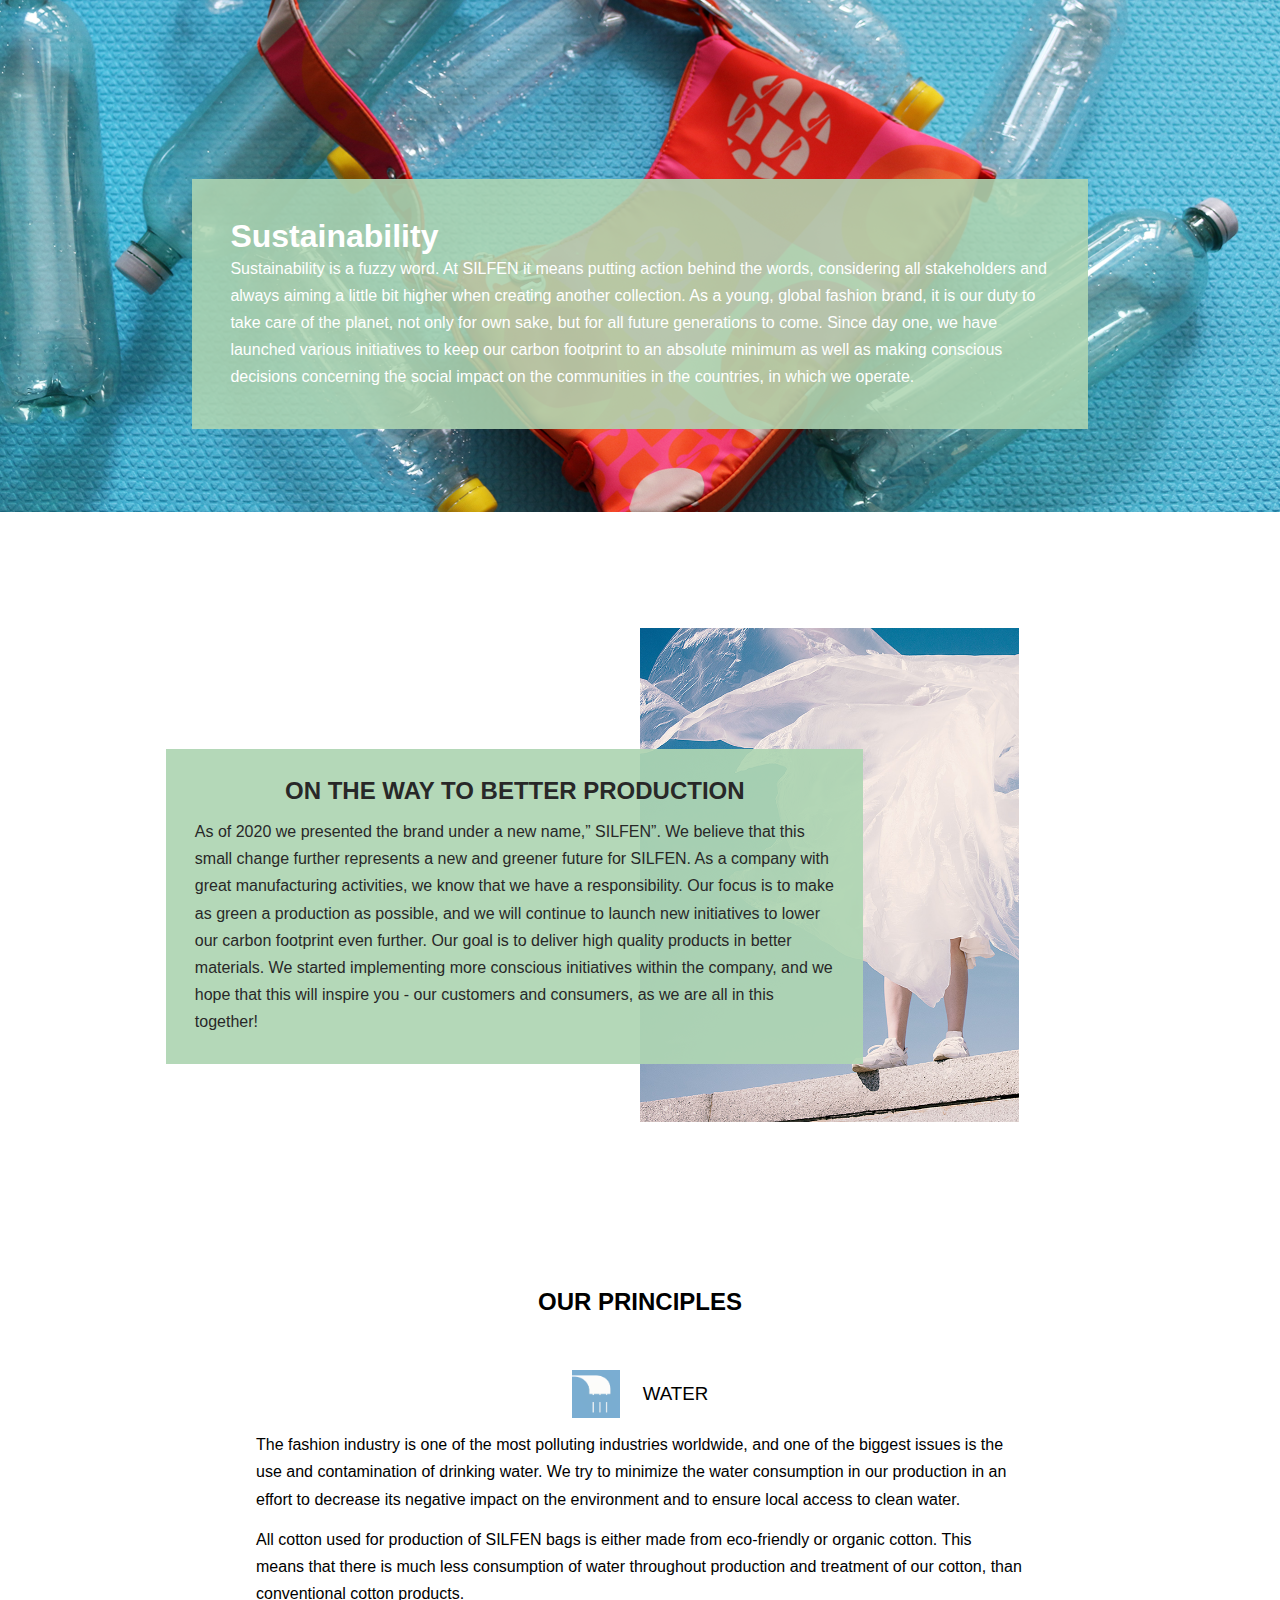
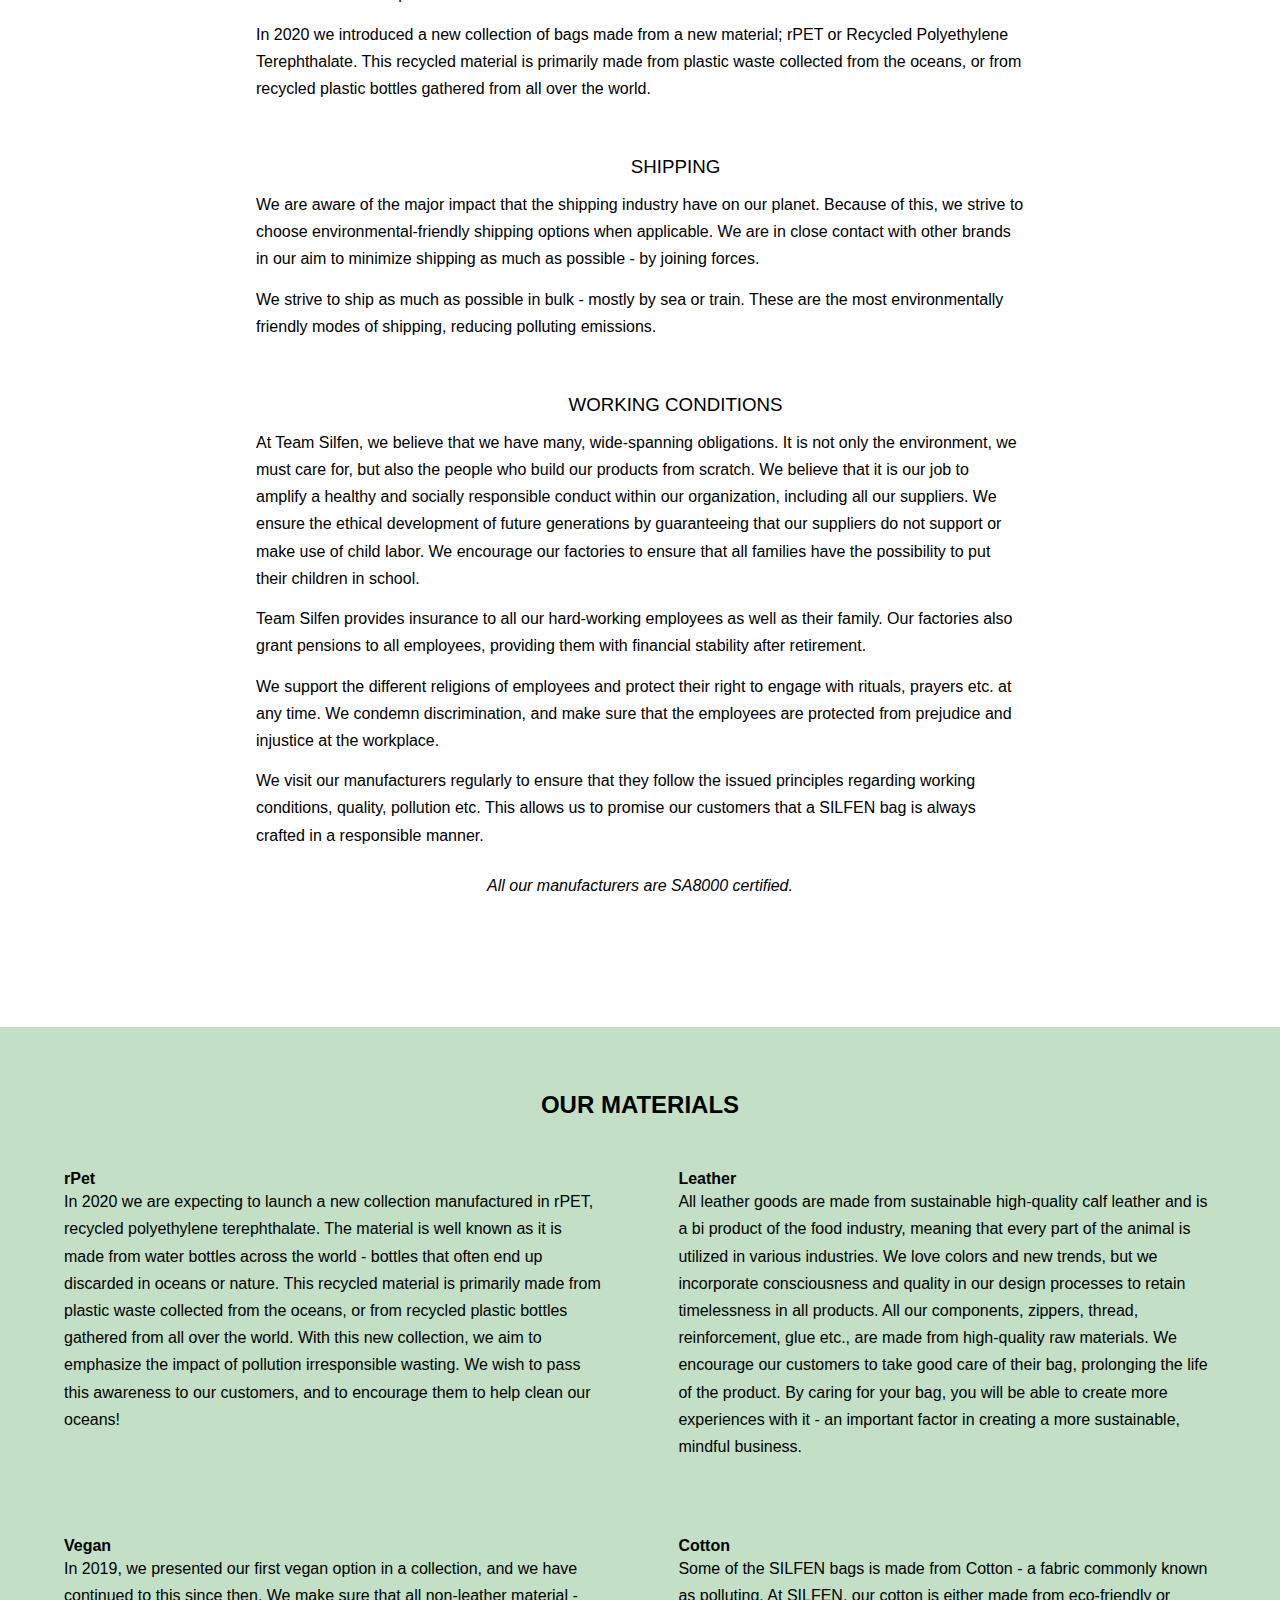
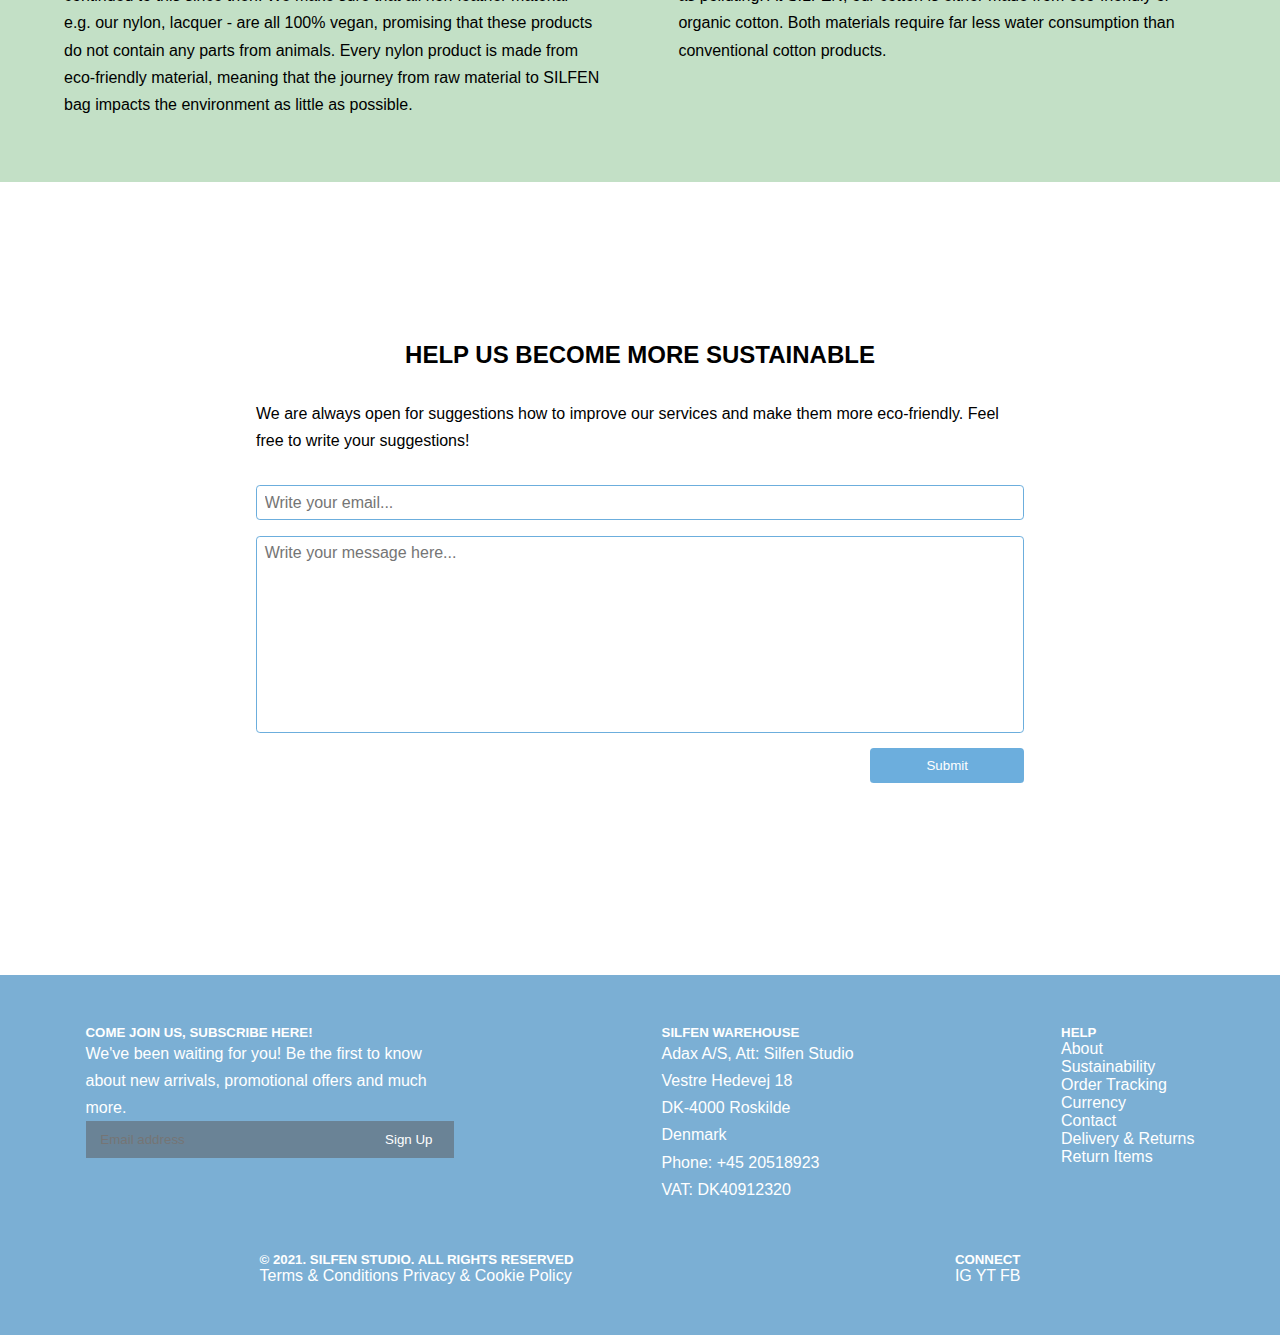
==== index.html @ 9efd3b0c "materials-done-for-now" ====
<!DOCTYPE html>
<html lang="en">
  <head>
    <meta charset="UTF-8" />
    <meta http-equiv="X-UA-Compatible" content="IE=edge" />
    <meta name="viewport" content="width=device-width, initial-scale=1.0" />
    <link rel="stylesheet" href="css/style.css" />
    <title>Sustainability</title>
  </head>
  <body id="sustainability">
    <header></header>
    <main>
      <section id="main_banner">
        <div>
          <h1>Sustainability</h1>
          <p>
            Sustainability is a fuzzy word. At SILFEN it means putting action
            behind the words, considering all stakeholders and always aiming a
            little bit higher when creating another collection. As a young,
            global fashion brand, it is our duty to take care of the planet, not
            only for own sake, but for all future generations to come. Since day
            one, we have launched various initiatives to keep our carbon
            footprint to an absolute minimum as well as making conscious
            decisions concerning the social impact on the communities in the
            countries, in which we operate.
          </p>
        </div>
      </section>
      <section id="first">
        <div class="text">
          <h2>ON THE WAY TO BETTER PRODUCTION</h2>
          <p>
            As of 2020 we presented the brand under a new name,” SILFEN”. We
            believe that this small change further represents a new and greener
            future for SILFEN. As a company with great manufacturing activities,
            we know that we have a responsibility. Our focus is to make as green
            a production as possible, and we will continue to launch new
            initiatives to lower our carbon footprint even further. Our goal is
            to deliver high quality products in better materials. We started
            implementing more conscious initiatives within the company, and we
            hope that this will inspire you - our customers and consumers, as we
            are all in this together!
          </p>
        </div>
        <img
          src="assets/plastic-person.png"
          alt="Blue and orange marble texture"
          class="sus-background"
        />
      </section>
      <section id="principles">
        <h2>Our Principles</h2>
        <div id="water" class="principles-layout">
          <div class="headline">
            <img class="gif" src="assets/water.gif" alt="gif with a tap" />
            <h3>Water</h3>
          </div>
          <p>
            The fashion industry is one of the most polluting industries
            worldwide, and one of the biggest issues is the use and
            contamination of drinking water. We try to minimize the water
            consumption in our production in an effort to decrease its negative
            impact on the environment and to ensure local access to clean water.
          </p>
          <p>
            All cotton used for production of SILFEN bags is either made from
            eco-friendly or organic cotton. This means that there is much less
            consumption of water throughout production and treatment of our
            cotton, than conventional cotton products.
          </p>
          <p>
            In 2020 we introduced a new collection of bags made from a new
            material; rPET or Recycled Polyethylene Terephthalate. This recycled
            material is primarily made from plastic waste collected from the
            oceans, or from recycled plastic bottles gathered from all over the
            world.
          </p>
        </div>
        <div id="shipping" class="principles-layout">
          <div class="headline">
            <img class="gif" src="" alt="" />
            <h3>Shipping</h3>
          </div>
          <p>
            We are aware of the major impact that the shipping industry have on
            our planet. Because of this, we strive to choose
            environmental-friendly shipping options when applicable. We are in
            close contact with other brands in our aim to minimize shipping as
            much as possible - by joining forces.
          </p>
          <p>
            We strive to ship as much as possible in bulk - mostly by sea or
            train. These are the most environmentally friendly modes of
            shipping, reducing polluting emissions.
          </p>
        </div>
        <div id="work-conditions" class="principles-layout">
          <div class="headline">
            <img class="gif" src="" alt="" />
            <h3>Working Conditions</h3>
          </div>
          <p>
            At Team Silfen, we believe that we have many, wide-spanning
            obligations. It is not only the environment, we must care for, but
            also the people who build our products from scratch. We believe that
            it is our job to amplify a healthy and socially responsible conduct
            within our organization, including all our suppliers. We ensure the
            ethical development of future generations by guaranteeing that our
            suppliers do not support or make use of child labor. We encourage
            our factories to ensure that all families have the possibility to
            put their children in school.
          </p>
          <p>
            Team Silfen provides insurance to all our hard-working employees as
            well as their family. Our factories also grant pensions to all
            employees, providing them with financial stability after retirement.
          </p>
          <p>
            We support the different religions of employees and protect their
            right to engage with rituals, prayers etc. at any time. We condemn
            discrimination, and make sure that the employees are protected from
            prejudice and injustice at the workplace.
          </p>
          <p>
            We visit our manufacturers regularly to ensure that they follow the
            issued principles regarding working conditions, quality, pollution
            etc. This allows us to promise our customers that a SILFEN bag is
            always crafted in a responsible manner.
          </p>
        </div>
        <p class="certified">All our manufacturers are SA8000 certified.</p>
      </section>
      <section class="materials">
        <h2>Our Materials</h2>
        <div class="materials-layout">
          <div class="rpet">
            <h4>rPet</h4>
            <p>
              In 2020 we are expecting to launch a new collection manufactured
              in rPET, recycled polyethylene terephthalate. The material is well
              known as it is made from water bottles across the world - bottles
              that often end up discarded in oceans or nature. This recycled
              material is primarily made from plastic waste collected from the
              oceans, or from recycled plastic bottles gathered from all over
              the world. With this new collection, we aim to emphasize the
              impact of pollution irresponsible wasting. We wish to pass this
              awareness to our customers, and to encourage them to help clean
              our oceans!
            </p>
          </div>
          <div class="leather">
            <h4>Leather</h4>
            <p>
              All leather goods are made from sustainable high-quality calf
              leather and is a bi product of the food industry, meaning that
              every part of the animal is utilized in various industries. We
              love colors and new trends, but we incorporate consciousness and
              quality in our design processes to retain timelessness in all
              products. All our components, zippers, thread, reinforcement, glue
              etc., are made from high-quality raw materials. We encourage our
              customers to take good care of their bag, prolonging the life of
              the product. By caring for your bag, you will be able to create
              more experiences with it - an important factor in creating a more
              sustainable, mindful business.
            </p>
          </div>
          <div class="vegan">
            <h4>Vegan</h4>
            <p>
              In 2019, we presented our first vegan option in a collection, and
              we have continued to this since then. We make sure that all
              non-leather material - e.g. our nylon, lacquer - are all 100%
              vegan, promising that these products do not contain any parts from
              animals. Every nylon product is made from eco-friendly material,
              meaning that the journey from raw material to SILFEN bag impacts
              the environment as little as possible.
            </p>
          </div>
          <div class="cotton">
            <h4>Cotton</h4>
            <p>
              Some of the SILFEN bags is made from Cotton - a fabric commonly
              known as polluting. At SILFEN, our cotton is either made from
              eco-friendly or organic cotton. Both materials require far less
              water consumption than conventional cotton products.
            </p>
          </div>
        </div>
      </section>
      <section class="help-us">
        <h2>Help us become more Sustainable</h2>
        <p>
          We are always open for suggestions how to improve our services and
          make them more eco-friendly. Feel free to write your suggestions!
        </p>
        <form name="contact" class="contact-help">
          <input
            type="email"
            name="email"
            id="form_email"
            placeholder="Write your email..."
            required
          />
          <textarea
            name="message"
            placeholder="Write your message here..."
            rows="10"
            cols="25"
            required
          ></textarea>
          <button type="submit">Submit</button>
        </form>
      </section>
    </main>
    <footer>
      <section>
        <div>
          <h5>COME JOIN US, SUBSCRIBE HERE!</h5>
          <p>
            We've been waiting for you! Be the first to know about new arrivals,
            promotional offers and much more.
          </p>
          <form id="footer">
            <input
              type="email"
              name="footer_email"
              id="footer_email"
              placeholder="Email address"
            />
            <button type="submit">Sign Up</button>
          </form>
        </div>
        <div>
          <h5>SILFEN WAREHOUSE</h5>
          <p>Adax A/S, Att: Silfen Studio</p>
          <p>Vestre Hedevej 18</p>
          <p>DK-4000 Roskilde</p>
          <p>Denmark</p>
          <p>Phone: +45 20518923</p>
          <p>VAT: DK40912320</p>
        </div>
        <div>
          <h5>HELP</h5>
          <ul>
            <li><a href="#">About</a></li>
            <li><a href="#">Sustainability</a></li>
            <li><a href="#">Order Tracking</a></li>
            <li><a href="#">Currency</a></li>
            <li><a href="#">Contact</a></li>
            <li><a href="#">Delivery & Returns</a></li>
            <li><a href="#">Return Items</a></li>
          </ul>
        </div>
      </section>
      <section class="fancy_info">
        <div>
          <h5>© 2021. SILFEN STUDIO. ALL RIGHTS RESERVED</h5>
          <a href="#">Terms & Conditions</a>
          <a href="#">Privacy & Cookie Policy</a>
          <!-- card icons * 6 -->
        </div>
        <div>
          <h5>CONNECT</h5>
          <ul class="connect">
            <li><a href="#">IG</a></li>
            <li><a href="#">YT</a></li>
            <li><a href="#">FB</a></li>
          </ul>
        </div>
      </section>
    </footer>
    <script src="js/index.js"></script>
  </body>
</html>
---- css/style.css ----
*,
*:after,
*:before {
  margin: 0;
}
/*Fonts*/
@import url("https://fonts.googleapis.com/css2?family=Manrope:wght@200;300;400;500;600;700;800&family=Roboto:ital,wght@0,100;0,300;0,400;0,500;0,700;0,900;1,100;1,300;1,400;1,500;1,700;1,900&display=swap");

/***    Variables    ***/
:root {
  --primary-colour: #7bafd4;
  --secondary-colour: #aed5b2;
  --tertiary-colour: #edff00;
  --primary-font: "Manrope", sans-serif;
  --secondary-font: "Roboto", sans-serif;
  --primary-font-colour: black;
  --secondary-font-colour: white;
  --tertiary-font-colour: lightgrey;
}

/***    General Styling    ***/

/***    Header general    ***/

/***   Footer general    ***/
footer {
  background-color: var(--primary-colour);
  margin-top: 15%;
  font-family: var(--primary-font);
  color: var(--secondary-font-colour);
  padding: 2vw;
}
footer section {
  display: flex;
  gap: 10%;
}
footer ul {
  list-style: none;
  padding-left: 0;
}
footer div {
  padding: 2%;
}
.connect {
  display: flex;
  flex-direction: row;
  column-gap: 6%;
}
footer a {
  text-decoration: none;
  color: var(--secondary-font-colour);
}
footer form {
  background-color: #5a585880;
}

footer form input {
  width: 67%;
  padding: 3% 4%;
  background-color: transparent;
  border: none;
  color: var(--tertiary-font-colour);
}
footer form button {
  width: 23%;
  background-color: transparent;
  border-radius: 0.2vw;
  border: none;
  padding: 3% 1%;
  color: var(--secondary-font-colour);
}
footer h5 {
  font-family: var(--secondary-font);
}

/***     Sustainability general     ***/

/* typography */

#sustainability h1 {
  font-family: var(--secondary-font);
  font-weight: 900;
}

#sustainability h2 {
  font-family: var(--secondary-font);
  font-weight: 700;
  text-transform: uppercase;
  text-align: center;
}

#sustainability h3 {
  font-family: var(--secondary-font);
  font-weight: 500;
  text-transform: uppercase;
}

#sustainability p {
  font-family: var(--primary-font);
  line-height: 1.7em;
}

/* main banner */

#main_banner {
  background-image: url(../assets/IMG_0731.png);
  background-repeat: no-repeat;
  background-position: center;
  background-size: cover;
}

#main_banner div {
  position: relative;
  background-color: #aed5b2e1;
  padding: 3%;
}

#main_banner h1,
#main_banner p {
  color: #fff;
}

/* first section */
#first .text {
  margin-top: 25%;
  background-color: #aed5b2ec;
  padding: 3%;
}

#first .text h2,
#first .text p {
  color: #282828;
}

#first .text p {
  margin-top: 2%;
}

#first img {
  width: 40%;
  height: auto;
  position: relative;
  z-index: -5;
  margin-top: -46%;
  left: 50%;
}

/* principles */
#water,
#shipping,
#work-conditions {
  position: relative;
  margin-top: 7%;
}

#principles div {
  display: flex;
}

.principles-layout {
  flex-direction: column;
}

.headline {
  display: flex;
  justify-content: center;
}

.headline h3 {
  padding-left: 3%;
  align-self: center;
}

.headline .gif {
  /* position: absolute;
  z-index: -1;
  padding-right: 2%; */
  width: 3em;
  height: auto;
}

#water p,
#shipping p,
#work-conditions p {
  margin-top: 1.7%;
}

.certified {
  font-weight: 500;
  font-style: italic;
  text-align: center;
  padding-top: 3%;
}

/* Materials*/
.materials {
  background-color: #aed5b2be;
  padding: 5% 0;
}
.materials-layout {
  display: grid;
  margin: 0 5%;
  gap: 6vw;
}
.materials h4 {
  font-family: var(--secondary-font);
}
.materials h2 {
  padding-bottom: 4%;
}
/* Help Us */
/* margin: 13% 13% 13% 15%; */
.help-us {
  display: flex;
  flex-direction: column;
}
.help-us h2 {
  margin: 4% 0;
}
.help-us p {
  margin-bottom: 4%;
}
.contact-help {
  display: flex;
  flex-direction: column;
}
.contact-help input,
.contact-help textarea {
  font-family: var(--primary-font);
  font-size: 1rem;
  resize: none;
  margin-bottom: 2%;
  border-radius: 0.3vw;
  border: #6caedd 1px solid;
  color: #6caedd;
  padding: 1%;
}
.contact-help button {
  border-radius: 0.3vw;
  border: #6caedd 2px solid;
  background-color: #6caedd;
  color: white;
  width: 20%;
  padding: 1%;
  align-self: end;
}

/***     Shop general    ***/
#shop-main h5 {
  font-family: var(--secondary-font);
  font-weight: 400;
}

#shop-main h4 {
  font-family: var(--primary-font);
  font-weight: 500;
}

#shop-main h1 {
  text-align: center;
  font-family: var(--primary-font);
  font-weight: 500;
  padding: 5% 0%;
}

#shop-main a,
#product-main a {
  text-decoration: none;
  color: var(--primary-font-colour);
}

.shop-list {
  display: grid;
  margin-bottom: 10%;
  row-gap: 3vw;
}
.singular-item img {
  max-width: 100%;
  overflow: hidden;
  max-height: 40%;
}
.singular-item {
  display: flex;
  flex-direction: column;
  gap: 3%;
}

.img-colours {
  background-color: rgb(246, 246, 246);
  border: solid rgb(246, 246, 246) 4px;
}

.colours li {
  width: 20px;
  height: 20px;
  list-style: none;
  border-radius: 100%;
}
.colours li:first-child {
  border: 1px solid black;
}
.colours {
  padding: 5% 2%;
  display: flex;
  gap: 2%;
}

/***   Product general     ***/
.product-section {
  display: grid;
  font-family: var(--primary-font);
  color: var(--primary-font-colour);
  column-gap: 4%;
}

.product-section p {
  color: #00000082;
}
.product-section li {
  list-style: none;
  color: #00000082;
  max-width: 50%;
}
.product-section ul {
  padding: 0;
}

#product-main h1 {
  font-family: var(--secondary-font);
  font-weight: 400;
}
#product-main h2,
#product-main h3,
#product-main h4,
#product-main h5,
#product-main h6 {
  font-family: var(--secondary-font);
  font-weight: 350;
}

.product-price {
  padding-bottom: 3%;
}

.product-images {
  display: flex;
}
.product-images img {
  max-width: 100%;
}
.related-layout {
  display: flex;
  justify-content: space-evenly;
}
.related-products {
  font-family: var(--primary-font);
  color: var(--primary-font-colour);
  padding-top: 5%;
  display: flex;
  flex-direction: column;
}

.related-products h3 {
  align-self: center;
  padding: 3%;
}
#add-wishlist {
  border: none;
  background-color: transparent;
  text-decoration: underline;
  padding: 5% 0%;
}
#add-cart {
  border: none;
  border-radius: 0;
  background-color: var(--primary-font-colour);
  color: var(--secondary-font-colour);
  padding: 2% 15%;
}
#Qty {
  margin: 0 7%;
  border: none;
  max-width: 5%;
  outline: none;
}
.product-info {
  user-select: none;
}
.product-info form span {
  position: absolute;
}

#product-main form {
  display: flex;
  position: relative;
  user-select: none;
}
.remove-symbol {
  top: 20%;
}
.add-symbol {
  top: 20%;
  left: 13%;
}
.toggle-hidden {
  display: none;
}
.delivery,
.description {
  border-top: grey 2px solid;
  padding-top: 2%;
  padding-bottom: 2%;
}
.delivery {
  border-bottom: grey 2px solid;
}

.delivery div p,
.description div li,
.delivery h4,
.description h4 {
  padding: 2% 0;
}

.related-background {
  background-color: rgb(246, 246, 246);
  border: solid rgb(246, 246, 246) 4px;
}
.related-background div {
  padding: 5% 2%;
}

/** Removing arrows on quantative **/

/* Chrome, Safari, Edge, Opera */
input::-webkit-outer-spin-button,
input::-webkit-inner-spin-button {
  -webkit-appearance: none;
  margin: 0;
}

/* Firefox */
input[type="number"] {
  -moz-appearance: textfield;
}

/*Responsive*/
@supports (display: grid) {
  .shop-list {
    grid-template-columns: repeat(auto-fill, 300px);
    justify-content: space-around;
    gap: 2%;
  }
  footer section {
    flex-direction: row;
    flex-wrap: wrap;
    justify-content: space-evenly;
  }
  .fancy_info {
    flex-direction: column-reverse;
  }
  footer section div {
    max-width: 90%;
    align-self: center;
  }
  .product-section {
    grid-template-columns: 5% 1fr 5%;
  }
  .product-images {
    grid-column: 2;
    flex-direction: column;
  }
  .product-info {
    grid-column: 2;
  }
  .related-layout {
    flex-wrap: wrap;
  }
  #main_banner {
    height: 110vw;
  }
  #main_banner div {
    top: 10%;
    margin-bottom: 20vw;
  }
  .sus-background {
    display: none;
  }
  /* #first .text {
    width: 100%;
  } */
  #first {
    margin: 13% 0;
  }
  .help-us,
  #principles {
    margin: 10% 5%;
  }
  .materials-layout {
    grid-template-columns: 1fr;
  }
  @media screen and (min-width: 768px) {
    footer section {
      flex-wrap: nowrap;
    }
    footer section div {
      max-width: 30%;
      align-self: flex-start;
    }
    .fancy_info {
      flex-direction: row;
    }
    .product-images {
      flex-direction: row;
    }
    #main_banner {
      height: 40vw;
    }
    #main_banner div {
      top: 25%;
    }
    .sus-background {
      display: block;
    }
    #first {
      margin: 13% 13% 13% 13%;
    }
    .help-us,
    #principles {
      margin: 10% 20%;
    }
    #first .text {
      padding: 3%;
    }
  }

  @media screen and (min-width: 1101px) {
    .product-section {
      grid-template-columns: 4% 45% 35% 4%;
    }
    .product-info {
      grid-column: 3;
      padding-top: 20%;
    }
    .product-images {
      padding-top: 20%;
    }
    #main_banner div {
      margin: 0 15%;
      top: 35%;
    }
    #Sustainability h1 {
      font-size: 3rem;
    }
    #Sustainability h2 {
      font-size: 2.2rem;
    }
    #Sustainability h3 {
      font-size: 1.7rem;
    }
    #Sustainability p {
      font-size: 1.1rem;
    }
    #first .text {
      width: 50vw;
    }
    .materials-layout {
      grid-template-columns: 1fr 1fr;
      max-width: 100%;
    }
    .materials .leather {
      grid-column: 2;
    }
    .materials .cotton {
      grid-column: 2;
    }
  }
}
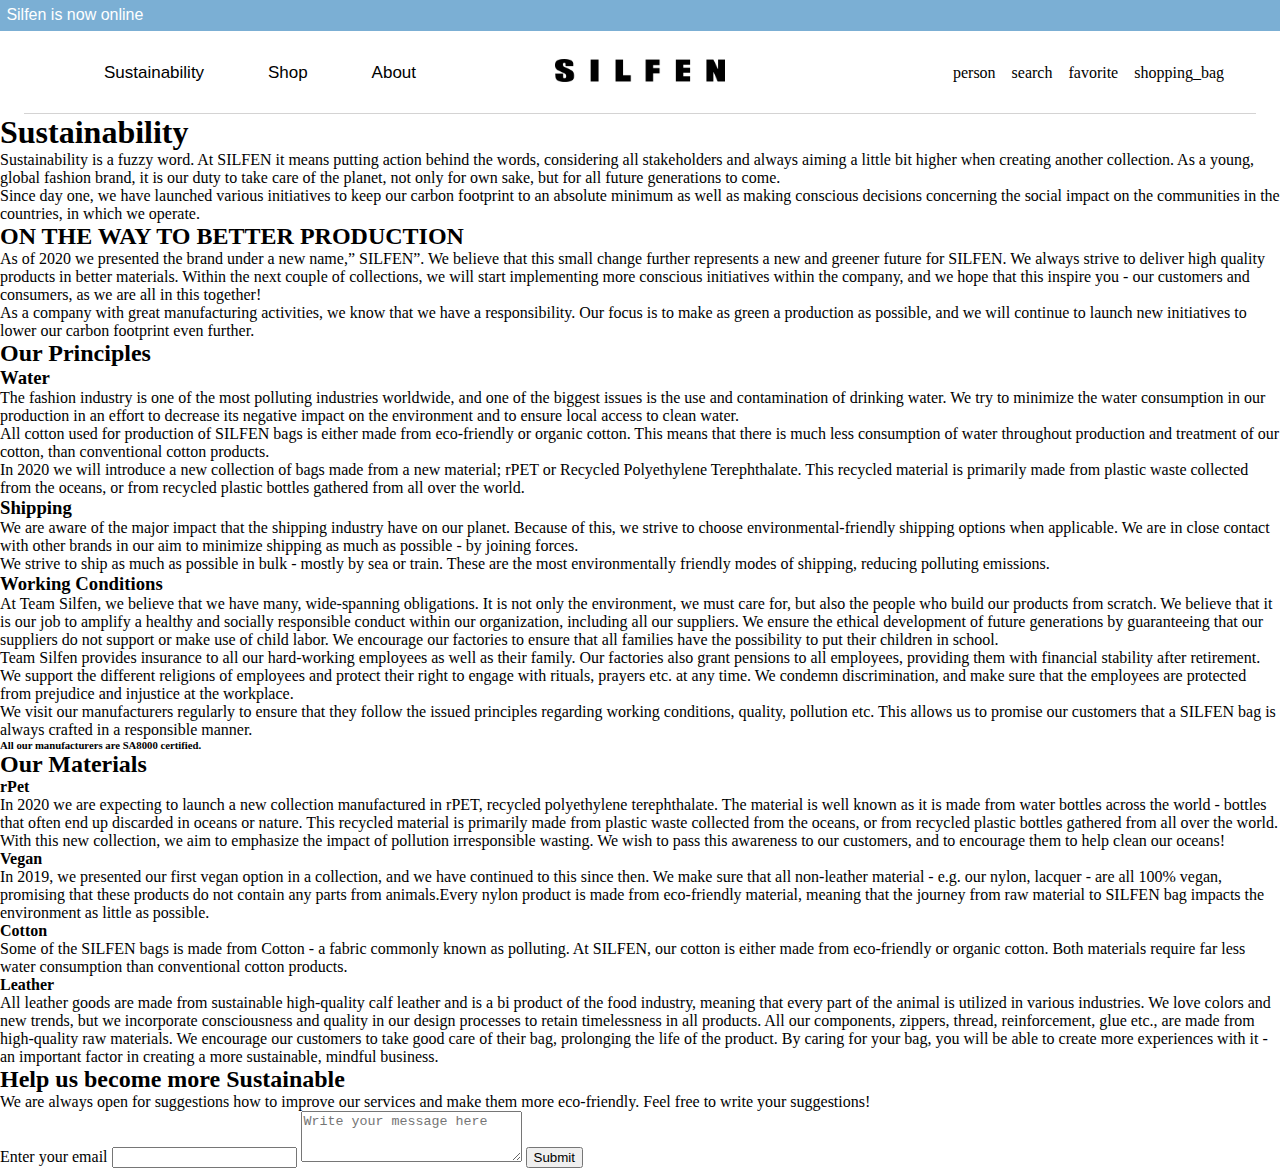
==== commit c982e3eb: "again done" ====
--- a/index.html
+++ b/index.html
@@ -7,268 +7,209 @@
     <link rel="stylesheet" href="css/style.css" />
     <title>Sustainability</title>
   </head>
-  <body id="sustainability">
-    <header></header>
-    <main>
-      <section id="main_banner">
-        <div>
-          <h1>Sustainability</h1>
-          <p>
-            Sustainability is a fuzzy word. At SILFEN it means putting action
-            behind the words, considering all stakeholders and always aiming a
-            little bit higher when creating another collection. As a young,
-            global fashion brand, it is our duty to take care of the planet, not
-            only for own sake, but for all future generations to come. Since day
-            one, we have launched various initiatives to keep our carbon
-            footprint to an absolute minimum as well as making conscious
-            decisions concerning the social impact on the communities in the
-            countries, in which we operate.
-          </p>
+  <body>
+    <header>
+      <p id="headline">Silfen is now online</p>
+      <div id="header3">
+        <nav id="nav3">
+          <ul class="list3">
+            <li><a href="index.html">Sustainability</a></li>
+            <li><a href="list-vew.html">Shop</a></li>
+            <li><a href="index.html">About</a></li>
+          </ul>
+        </nav>
+        <div id="logoimg">
+          <a href=""
+            ><img
+              src="images/SILFEN - LOGO (LILLE)1 (002) (1).png"
+              alt="logo"
+              width="170px"
+              height="23"
+          /></a>
         </div>
-      </section>
-      <section id="first">
-        <div class="text">
-          <h2>ON THE WAY TO BETTER PRODUCTION</h2>
-          <p>
-            As of 2020 we presented the brand under a new name,” SILFEN”. We
-            believe that this small change further represents a new and greener
-            future for SILFEN. As a company with great manufacturing activities,
-            we know that we have a responsibility. Our focus is to make as green
-            a production as possible, and we will continue to launch new
-            initiatives to lower our carbon footprint even further. Our goal is
-            to deliver high quality products in better materials. We started
-            implementing more conscious initiatives within the company, and we
-            hope that this will inspire you - our customers and consumers, as we
-            are all in this together!
-          </p>
+        <div class="iconss">
+          <span class="material-symbols-outlined"> person </span>
+          <span class="material-symbols-outlined"> search </span>
+          <span class="material-symbols-outlined"> favorite </span>
+          <span class="material-symbols-outlined"> shopping_bag </span>
         </div>
-        <img
-          src="assets/plastic-person.png"
-          alt="Blue and orange marble texture"
-          class="sus-background"
-        />
-      </section>
-      <section id="principles">
-        <h2>Our Principles</h2>
-        <div id="water" class="principles-layout">
-          <div class="headline">
-            <img class="gif" src="assets/water.gif" alt="gif with a tap" />
-            <h3>Water</h3>
-          </div>
-          <p>
-            The fashion industry is one of the most polluting industries
-            worldwide, and one of the biggest issues is the use and
-            contamination of drinking water. We try to minimize the water
-            consumption in our production in an effort to decrease its negative
-            impact on the environment and to ensure local access to clean water.
-          </p>
-          <p>
-            All cotton used for production of SILFEN bags is either made from
-            eco-friendly or organic cotton. This means that there is much less
-            consumption of water throughout production and treatment of our
-            cotton, than conventional cotton products.
-          </p>
-          <p>
-            In 2020 we introduced a new collection of bags made from a new
-            material; rPET or Recycled Polyethylene Terephthalate. This recycled
-            material is primarily made from plastic waste collected from the
-            oceans, or from recycled plastic bottles gathered from all over the
-            world.
-          </p>
-        </div>
-        <div id="shipping" class="principles-layout">
-          <div class="headline">
-            <img class="gif" src="" alt="" />
-            <h3>Shipping</h3>
-          </div>
-          <p>
-            We are aware of the major impact that the shipping industry have on
-            our planet. Because of this, we strive to choose
-            environmental-friendly shipping options when applicable. We are in
-            close contact with other brands in our aim to minimize shipping as
-            much as possible - by joining forces.
-          </p>
-          <p>
-            We strive to ship as much as possible in bulk - mostly by sea or
-            train. These are the most environmentally friendly modes of
-            shipping, reducing polluting emissions.
-          </p>
-        </div>
-        <div id="work-conditions" class="principles-layout">
-          <div class="headline">
-            <img class="gif" src="" alt="" />
-            <h3>Working Conditions</h3>
-          </div>
-          <p>
-            At Team Silfen, we believe that we have many, wide-spanning
-            obligations. It is not only the environment, we must care for, but
-            also the people who build our products from scratch. We believe that
-            it is our job to amplify a healthy and socially responsible conduct
-            within our organization, including all our suppliers. We ensure the
-            ethical development of future generations by guaranteeing that our
-            suppliers do not support or make use of child labor. We encourage
-            our factories to ensure that all families have the possibility to
-            put their children in school.
-          </p>
-          <p>
-            Team Silfen provides insurance to all our hard-working employees as
-            well as their family. Our factories also grant pensions to all
-            employees, providing them with financial stability after retirement.
-          </p>
-          <p>
-            We support the different religions of employees and protect their
-            right to engage with rituals, prayers etc. at any time. We condemn
-            discrimination, and make sure that the employees are protected from
-            prejudice and injustice at the workplace.
-          </p>
-          <p>
-            We visit our manufacturers regularly to ensure that they follow the
-            issued principles regarding working conditions, quality, pollution
-            etc. This allows us to promise our customers that a SILFEN bag is
-            always crafted in a responsible manner.
-          </p>
-        </div>
-        <p class="certified">All our manufacturers are SA8000 certified.</p>
-      </section>
-      <section class="materials">
-        <h2>Our Materials</h2>
-        <div class="materials-layout">
-          <div class="rpet">
-            <h4>rPet</h4>
-            <p>
-              In 2020 we are expecting to launch a new collection manufactured
-              in rPET, recycled polyethylene terephthalate. The material is well
-              known as it is made from water bottles across the world - bottles
-              that often end up discarded in oceans or nature. This recycled
-              material is primarily made from plastic waste collected from the
-              oceans, or from recycled plastic bottles gathered from all over
-              the world. With this new collection, we aim to emphasize the
-              impact of pollution irresponsible wasting. We wish to pass this
-              awareness to our customers, and to encourage them to help clean
-              our oceans!
-            </p>
-          </div>
-          <div class="leather">
-            <h4>Leather</h4>
-            <p>
-              All leather goods are made from sustainable high-quality calf
-              leather and is a bi product of the food industry, meaning that
-              every part of the animal is utilized in various industries. We
-              love colors and new trends, but we incorporate consciousness and
-              quality in our design processes to retain timelessness in all
-              products. All our components, zippers, thread, reinforcement, glue
-              etc., are made from high-quality raw materials. We encourage our
-              customers to take good care of their bag, prolonging the life of
-              the product. By caring for your bag, you will be able to create
-              more experiences with it - an important factor in creating a more
-              sustainable, mindful business.
-            </p>
-          </div>
-          <div class="vegan">
-            <h4>Vegan</h4>
-            <p>
-              In 2019, we presented our first vegan option in a collection, and
-              we have continued to this since then. We make sure that all
-              non-leather material - e.g. our nylon, lacquer - are all 100%
-              vegan, promising that these products do not contain any parts from
-              animals. Every nylon product is made from eco-friendly material,
-              meaning that the journey from raw material to SILFEN bag impacts
-              the environment as little as possible.
-            </p>
-          </div>
-          <div class="cotton">
-            <h4>Cotton</h4>
-            <p>
-              Some of the SILFEN bags is made from Cotton - a fabric commonly
-              known as polluting. At SILFEN, our cotton is either made from
-              eco-friendly or organic cotton. Both materials require far less
-              water consumption than conventional cotton products.
-            </p>
-          </div>
-        </div>
-      </section>
-      <section class="help-us">
-        <h2>Help us become more Sustainable</h2>
-        <p>
-          We are always open for suggestions how to improve our services and
-          make them more eco-friendly. Feel free to write your suggestions!
-        </p>
-        <form name="contact" class="contact-help">
-          <input
-            type="email"
-            name="email"
-            id="form_email"
-            placeholder="Write your email..."
-            required
+        <div id="burgerIcon3" class="nav3" onclick="toggleMobileMenu(this)">
+          <img
+            class="burgermenu"
+            src="images/burgermenu.png"
+            alt="burgermenu"
           />
-          <textarea
-            name="message"
-            placeholder="Write your message here..."
-            rows="10"
-            cols="25"
-            required
-          ></textarea>
-          <button type="submit">Submit</button>
-        </form>
-      </section>
-    </main>
-    <footer>
-      <section>
-        <div>
-          <h5>COME JOIN US, SUBSCRIBE HERE!</h5>
-          <p>
-            We've been waiting for you! Be the first to know about new arrivals,
-            promotional offers and much more.
-          </p>
-          <form id="footer">
-            <input
-              type="email"
-              name="footer_email"
-              id="footer_email"
-              placeholder="Email address"
-            />
-            <button type="submit">Sign Up</button>
-          </form>
-        </div>
-        <div>
-          <h5>SILFEN WAREHOUSE</h5>
-          <p>Adax A/S, Att: Silfen Studio</p>
-          <p>Vestre Hedevej 18</p>
-          <p>DK-4000 Roskilde</p>
-          <p>Denmark</p>
-          <p>Phone: +45 20518923</p>
-          <p>VAT: DK40912320</p>
-        </div>
-        <div>
-          <h5>HELP</h5>
-          <ul>
-            <li><a href="#">About</a></li>
-            <li><a href="#">Sustainability</a></li>
-            <li><a href="#">Order Tracking</a></li>
-            <li><a href="#">Currency</a></li>
-            <li><a href="#">Contact</a></li>
-            <li><a href="#">Delivery & Returns</a></li>
-            <li><a href="#">Return Items</a></li>
+          <ul class="list3 mobileNav3">
+            <li><a href="index.html">Sustainability</a></li>
+            <li><a href="list-vew.html">Shop</a></li>
+            <li><a href="index.html">About</a></li>
           </ul>
         </div>
-      </section>
-      <section class="fancy_info">
-        <div>
-          <h5>© 2021. SILFEN STUDIO. ALL RIGHTS RESERVED</h5>
-          <a href="#">Terms & Conditions</a>
-          <a href="#">Privacy & Cookie Policy</a>
-          <!-- card icons * 6 -->
-        </div>
-        <div>
-          <h5>CONNECT</h5>
-          <ul class="connect">
-            <li><a href="#">IG</a></li>
-            <li><a href="#">YT</a></li>
-            <li><a href="#">FB</a></li>
-          </ul>
-        </div>
-      </section>
-    </footer>
+      </div>
+    </header>
+    <section>
+      <h1>Sustainability</h1>
+      <p>
+        Sustainability is a fuzzy word. At SILFEN it means putting action behind
+        the words, considering all stakeholders and always aiming a little bit
+        higher when creating another collection. As a young, global fashion
+        brand, it is our duty to take care of the planet, not only for own sake,
+        but for all future generations to come.
+      </p>
+      <p>
+        Since day one, we have launched various initiatives to keep our carbon
+        footprint to an absolute minimum as well as making conscious decisions
+        concerning the social impact on the communities in the countries, in
+        which we operate.
+      </p>
+    </section>
+    <section>
+      <h2>ON THE WAY TO BETTER PRODUCTION</h2>
+      <p>
+        As of 2020 we presented the brand under a new name,” SILFEN”. We believe
+        that this small change further represents a new and greener future for
+        SILFEN. We always strive to deliver high quality products in better
+        materials. Within the next couple of collections, we will start
+        implementing more conscious initiatives within the company, and we hope
+        that this inspire you - our customers and consumers, as we are all in
+        this together!
+      </p>
+      <p>
+        As a company with great manufacturing activities, we know that we have a
+        responsibility. Our focus is to make as green a production as possible,
+        and we will continue to launch new initiatives to lower our carbon
+        footprint even further.
+      </p>
+    </section>
+    <section>
+      <h2>Our Principles</h2>
+      <h3>Water</h3>
+      <p>
+        The fashion industry is one of the most polluting industries worldwide,
+        and one of the biggest issues is the use and contamination of drinking
+        water. We try to minimize the water consumption in our production in an
+        effort to decrease its negative impact on the environment and to ensure
+        local access to clean water.
+      </p>
+      <p>
+        All cotton used for production of SILFEN bags is either made from
+        eco-friendly or organic cotton. This means that there is much less
+        consumption of water throughout production and treatment of our cotton,
+        than conventional cotton products.
+      </p>
+      <p>
+        In 2020 we will introduce a new collection of bags made from a new
+        material; rPET or Recycled Polyethylene Terephthalate. This recycled
+        material is primarily made from plastic waste collected from the oceans,
+        or from recycled plastic bottles gathered from all over the world.
+      </p>
+      <h3>Shipping</h3>
+      <p>
+        We are aware of the major impact that the shipping industry have on our
+        planet. Because of this, we strive to choose environmental-friendly
+        shipping options when applicable. We are in close contact with other
+        brands in our aim to minimize shipping as much as possible - by joining
+        forces.
+      </p>
+      <p>
+        We strive to ship as much as possible in bulk - mostly by sea or train.
+        These are the most environmentally friendly modes of shipping, reducing
+        polluting emissions.
+      </p>
+      <h3>Working Conditions</h3>
+      <p>
+        At Team Silfen, we believe that we have many, wide-spanning obligations.
+        It is not only the environment, we must care for, but also the people
+        who build our products from scratch. We believe that it is our job to
+        amplify a healthy and socially responsible conduct within our
+        organization, including all our suppliers. We ensure the ethical
+        development of future generations by guaranteeing that our suppliers do
+        not support or make use of child labor. We encourage our factories to
+        ensure that all families have the possibility to put their children in
+        school.
+      </p>
+      <p>
+        Team Silfen provides insurance to all our hard-working employees as well
+        as their family. Our factories also grant pensions to all employees,
+        providing them with financial stability after retirement.
+      </p>
+      <p>
+        We support the different religions of employees and protect their right
+        to engage with rituals, prayers etc. at any time. We condemn
+        discrimination, and make sure that the employees are protected from
+        prejudice and injustice at the workplace.
+      </p>
+      <p>
+        We visit our manufacturers regularly to ensure that they follow the
+        issued principles regarding working conditions, quality, pollution etc.
+        This allows us to promise our customers that a SILFEN bag is always
+        crafted in a responsible manner.
+      </p>
+      <h6>All our manufacturers are SA8000 certified.</h6>
+    </section>
+    <section>
+      <h2>Our Materials</h2>
+      <h4>rPet</h4>
+      <p>
+        In 2020 we are expecting to launch a new collection manufactured in
+        rPET, recycled polyethylene terephthalate. The material is well known as
+        it is made from water bottles across the world - bottles that often end
+        up discarded in oceans or nature. This recycled material is primarily
+        made from plastic waste collected from the oceans, or from recycled
+        plastic bottles gathered from all over the world. With this new
+        collection, we aim to emphasize the impact of pollution irresponsible
+        wasting. We wish to pass this awareness to our customers, and to
+        encourage them to help clean our oceans!
+      </p>
+      <h4>Vegan</h4>
+      <p>
+        In 2019, we presented our first vegan option in a collection, and we
+        have continued to this since then. We make sure that all non-leather
+        material - e.g. our nylon, lacquer - are all 100% vegan, promising that
+        these products do not contain any parts from animals.Every nylon product
+        is made from eco-friendly material, meaning that the journey from raw
+        material to SILFEN bag impacts the environment as little as possible.
+      </p>
+      <h4>Cotton</h4>
+      <p>
+        Some of the SILFEN bags is made from Cotton - a fabric commonly known as
+        polluting. At SILFEN, our cotton is either made from eco-friendly or
+        organic cotton. Both materials require far less water consumption than
+        conventional cotton products.
+      </p>
+      <h4>Leather</h4>
+      <p>
+        All leather goods are made from sustainable high-quality calf leather
+        and is a bi product of the food industry, meaning that every part of the
+        animal is utilized in various industries. We love colors and new trends,
+        but we incorporate consciousness and quality in our design processes to
+        retain timelessness in all products. All our components, zippers,
+        thread, reinforcement, glue etc., are made from high-quality raw
+        materials. We encourage our customers to take good care of their bag,
+        prolonging the life of the product. By caring for your bag, you will be
+        able to create more experiences with it - an important factor in
+        creating a more sustainable, mindful business.
+      </p>
+    </section>
+    <section>
+      <h2>Help us become more Sustainable</h2>
+      <p>
+        We are always open for suggestions how to improve our services and make
+        them more eco-friendly. Feel free to write your suggestions!
+      </p>
+      <form name="contact">
+        <label for="form_email">Enter your email</label>
+        <input type="email" name="email" id="form_email" required />
+        <textarea
+          name="message"
+          placeholder="Write your message here"
+          rows="3"
+          cols="25"
+        ></textarea>
+        <button type="submit">Submit</button>
+      </form>
+    </section>
     <script src="js/index.js"></script>
+    <script src="js/burgermenu.js"></script>
   </body>
 </html>
--- a/css/style.css
+++ b/css/style.css
@@ -6,7 +6,7 @@
 /*Fonts*/
 @import url("https://fonts.googleapis.com/css2?family=Manrope:wght@200;300;400;500;600;700;800&family=Roboto:ital,wght@0,100;0,300;0,400;0,500;0,700;0,900;1,100;1,300;1,400;1,500;1,700;1,900&display=swap");
 
-/***    Variables    ***/
+/*Variables*/
 :root {
   --primary-colour: #7bafd4;
   --secondary-colour: #aed5b2;
@@ -18,11 +18,105 @@
   --tertiary-font-colour: lightgrey;
 }
 
-/***    General Styling    ***/
-
-/***    Header general    ***/
-
-/***   Footer general    ***/
+/*General Styling*/
+
+/*Header general*/
+
+#headline {
+  background-color: var(--primary-colour);
+  padding: 0.4rem;
+  color: var(--secondary-font-colour);
+  font-family: var(--secondary-font);
+}
+.iconss {
+  display: none;
+}
+
+#burgerIcon3 {
+  margin: auto 0;
+  cursor: pointer;
+}
+
+#burgerIcon3 div {
+  width: 35px;
+  height: 3px;
+  background-color: white;
+  margin: 6px 0;
+  transition: 0.4s;
+}
+
+#burgerIcon3.nav3open .bar1 {
+  -webkit-transform: rotate(-45deg) translate(-6px, 6px);
+  transform: rotate(-45deg) translate(-6px, 6px);
+}
+
+#burgerIcon3.nav3open .bar2 {
+  opacity: 0;
+}
+
+#burgerIcon3.nav3open .bar3 {
+  -webkit-transform: rotate(45deg) translate(-6px, -8px);
+  transform: rotate(45deg) translate(-6px, -8px);
+}
+
+#header3 {
+  max-width: 1200px;
+  width: 100%;
+  height: 50px;
+  margin: 0 auto;
+  background-color: var(--pink-color);
+  display: flex;
+  justify-content: space-between;
+  padding: 0 1rem;
+  align-items: center;
+}
+
+/* #brand a {
+  display: flex;
+  align-items: center;
+  font-family: var(--serious-font);
+  font-weight: 900;
+  font-size: 2rem;
+  color: var(--purple-color);
+} */
+
+.list3 {
+  height: 100%;
+  display: flex;
+  align-items: center;
+  justify-content: space-around;
+  gap: 1rem;
+}
+
+#list a:hover {
+  transform: scale(1.1);
+  transition: 0.3s;
+}
+#nav3 {
+  display: none;
+}
+
+#burgerIcon3.nav3open .mobileNav3 {
+  display: flex;
+  flex-direction: column;
+  align-items: center;
+  justify-content: flex-start;
+}
+
+.mobileNav3 {
+  display: none;
+  position: absolute;
+  top: 40%;
+  left: 1.2rem;
+}
+.burgermenu {
+  display: block;
+  max-width: 100%;
+  height: 40px;
+  padding-right: 1.5rem;
+}
+
+/*Footer general*/
 footer {
   background-color: var(--primary-colour);
   margin-top: 15%;
@@ -41,22 +135,18 @@
 footer div {
   padding: 2%;
 }
-.connect {
-  display: flex;
-  flex-direction: row;
-  column-gap: 6%;
-}
 footer a {
   text-decoration: none;
   color: var(--secondary-font-colour);
 }
 footer form {
   background-color: #5a585880;
+  margin: 2%;
 }
 
 footer form input {
-  width: 67%;
-  padding: 3% 4%;
+  width: 70%;
+  padding: 1.5%;
   background-color: transparent;
   border: none;
   color: var(--tertiary-font-colour);
@@ -66,186 +156,16 @@
   background-color: transparent;
   border-radius: 0.2vw;
   border: none;
-  padding: 3% 1%;
+  padding: 1.5%;
   color: var(--secondary-font-colour);
 }
 footer h5 {
   font-family: var(--secondary-font);
 }
 
-/***     Sustainability general     ***/
-
-/* typography */
-
-#sustainability h1 {
-  font-family: var(--secondary-font);
-  font-weight: 900;
-}
-
-#sustainability h2 {
-  font-family: var(--secondary-font);
-  font-weight: 700;
-  text-transform: uppercase;
-  text-align: center;
-}
-
-#sustainability h3 {
-  font-family: var(--secondary-font);
-  font-weight: 500;
-  text-transform: uppercase;
-}
-
-#sustainability p {
-  font-family: var(--primary-font);
-  line-height: 1.7em;
-}
-
-/* main banner */
-
-#main_banner {
-  background-image: url(../assets/IMG_0731.png);
-  background-repeat: no-repeat;
-  background-position: center;
-  background-size: cover;
-}
-
-#main_banner div {
-  position: relative;
-  background-color: #aed5b2e1;
-  padding: 3%;
-}
-
-#main_banner h1,
-#main_banner p {
-  color: #fff;
-}
-
-/* first section */
-#first .text {
-  margin-top: 25%;
-  background-color: #aed5b2ec;
-  padding: 3%;
-}
-
-#first .text h2,
-#first .text p {
-  color: #282828;
-}
-
-#first .text p {
-  margin-top: 2%;
-}
-
-#first img {
-  width: 40%;
-  height: auto;
-  position: relative;
-  z-index: -5;
-  margin-top: -46%;
-  left: 50%;
-}
-
-/* principles */
-#water,
-#shipping,
-#work-conditions {
-  position: relative;
-  margin-top: 7%;
-}
-
-#principles div {
-  display: flex;
-}
-
-.principles-layout {
-  flex-direction: column;
-}
-
-.headline {
-  display: flex;
-  justify-content: center;
-}
-
-.headline h3 {
-  padding-left: 3%;
-  align-self: center;
-}
-
-.headline .gif {
-  /* position: absolute;
-  z-index: -1;
-  padding-right: 2%; */
-  width: 3em;
-  height: auto;
-}
-
-#water p,
-#shipping p,
-#work-conditions p {
-  margin-top: 1.7%;
-}
-
-.certified {
-  font-weight: 500;
-  font-style: italic;
-  text-align: center;
-  padding-top: 3%;
-}
-
-/* Materials*/
-.materials {
-  background-color: #aed5b2be;
-  padding: 5% 0;
-}
-.materials-layout {
-  display: grid;
-  margin: 0 5%;
-  gap: 6vw;
-}
-.materials h4 {
-  font-family: var(--secondary-font);
-}
-.materials h2 {
-  padding-bottom: 4%;
-}
-/* Help Us */
-/* margin: 13% 13% 13% 15%; */
-.help-us {
-  display: flex;
-  flex-direction: column;
-}
-.help-us h2 {
-  margin: 4% 0;
-}
-.help-us p {
-  margin-bottom: 4%;
-}
-.contact-help {
-  display: flex;
-  flex-direction: column;
-}
-.contact-help input,
-.contact-help textarea {
-  font-family: var(--primary-font);
-  font-size: 1rem;
-  resize: none;
-  margin-bottom: 2%;
-  border-radius: 0.3vw;
-  border: #6caedd 1px solid;
-  color: #6caedd;
-  padding: 1%;
-}
-.contact-help button {
-  border-radius: 0.3vw;
-  border: #6caedd 2px solid;
-  background-color: #6caedd;
-  color: white;
-  width: 20%;
-  padding: 1%;
-  align-self: end;
-}
-
-/***     Shop general    ***/
+/*Sustainability general*/
+
+/*Shop general*/
 #shop-main h5 {
   font-family: var(--secondary-font);
   font-weight: 400;
@@ -263,12 +183,16 @@
   padding: 5% 0%;
 }
 
-#shop-main a,
-#product-main a {
+#shop-main a {
   text-decoration: none;
   color: var(--primary-font-colour);
 }
-
+.colours span {
+  background-color: lightblue;
+}
+.colours {
+  padding: 5% 2%;
+}
 .shop-list {
   display: grid;
   margin-bottom: 10%;
@@ -290,166 +214,13 @@
   border: solid rgb(246, 246, 246) 4px;
 }
 
-.colours li {
-  width: 20px;
-  height: 20px;
-  list-style: none;
-  border-radius: 100%;
-}
-.colours li:first-child {
-  border: 1px solid black;
-}
-.colours {
-  padding: 5% 2%;
-  display: flex;
-  gap: 2%;
-}
-
-/***   Product general     ***/
-.product-section {
-  display: grid;
-  font-family: var(--primary-font);
-  color: var(--primary-font-colour);
-  column-gap: 4%;
-}
-
-.product-section p {
-  color: #00000082;
-}
-.product-section li {
-  list-style: none;
-  color: #00000082;
-  max-width: 50%;
-}
-.product-section ul {
-  padding: 0;
-}
-
-#product-main h1 {
-  font-family: var(--secondary-font);
-  font-weight: 400;
-}
-#product-main h2,
-#product-main h3,
-#product-main h4,
-#product-main h5,
-#product-main h6 {
-  font-family: var(--secondary-font);
-  font-weight: 350;
-}
-
-.product-price {
-  padding-bottom: 3%;
-}
-
-.product-images {
-  display: flex;
-}
-.product-images img {
-  max-width: 100%;
-}
-.related-layout {
-  display: flex;
-  justify-content: space-evenly;
-}
-.related-products {
-  font-family: var(--primary-font);
-  color: var(--primary-font-colour);
-  padding-top: 5%;
-  display: flex;
-  flex-direction: column;
-}
-
-.related-products h3 {
-  align-self: center;
-  padding: 3%;
-}
-#add-wishlist {
-  border: none;
-  background-color: transparent;
-  text-decoration: underline;
-  padding: 5% 0%;
-}
-#add-cart {
-  border: none;
-  border-radius: 0;
-  background-color: var(--primary-font-colour);
-  color: var(--secondary-font-colour);
-  padding: 2% 15%;
-}
-#Qty {
-  margin: 0 7%;
-  border: none;
-  max-width: 5%;
-  outline: none;
-}
-.product-info {
-  user-select: none;
-}
-.product-info form span {
-  position: absolute;
-}
-
-#product-main form {
-  display: flex;
-  position: relative;
-  user-select: none;
-}
-.remove-symbol {
-  top: 20%;
-}
-.add-symbol {
-  top: 20%;
-  left: 13%;
-}
-.toggle-hidden {
-  display: none;
-}
-.delivery,
-.description {
-  border-top: grey 2px solid;
-  padding-top: 2%;
-  padding-bottom: 2%;
-}
-.delivery {
-  border-bottom: grey 2px solid;
-}
-
-.delivery div p,
-.description div li,
-.delivery h4,
-.description h4 {
-  padding: 2% 0;
-}
-
-.related-background {
-  background-color: rgb(246, 246, 246);
-  border: solid rgb(246, 246, 246) 4px;
-}
-.related-background div {
-  padding: 5% 2%;
-}
-
-/** Removing arrows on quantative **/
-
-/* Chrome, Safari, Edge, Opera */
-input::-webkit-outer-spin-button,
-input::-webkit-inner-spin-button {
-  -webkit-appearance: none;
-  margin: 0;
-}
-
-/* Firefox */
-input[type="number"] {
-  -moz-appearance: textfield;
-}
+/*Product general*/
 
 /*Responsive*/
 @supports (display: grid) {
   .shop-list {
     grid-template-columns: repeat(auto-fill, 300px);
     justify-content: space-around;
-    gap: 2%;
   }
   footer section {
     flex-direction: row;
@@ -463,42 +234,6 @@
     max-width: 90%;
     align-self: center;
   }
-  .product-section {
-    grid-template-columns: 5% 1fr 5%;
-  }
-  .product-images {
-    grid-column: 2;
-    flex-direction: column;
-  }
-  .product-info {
-    grid-column: 2;
-  }
-  .related-layout {
-    flex-wrap: wrap;
-  }
-  #main_banner {
-    height: 110vw;
-  }
-  #main_banner div {
-    top: 10%;
-    margin-bottom: 20vw;
-  }
-  .sus-background {
-    display: none;
-  }
-  /* #first .text {
-    width: 100%;
-  } */
-  #first {
-    margin: 13% 0;
-  }
-  .help-us,
-  #principles {
-    margin: 10% 5%;
-  }
-  .materials-layout {
-    grid-template-columns: 1fr;
-  }
   @media screen and (min-width: 768px) {
     footer section {
       flex-wrap: nowrap;
@@ -510,69 +245,44 @@
     .fancy_info {
       flex-direction: row;
     }
-    .product-images {
-      flex-direction: row;
-    }
-    #main_banner {
-      height: 40vw;
-    }
-    #main_banner div {
-      top: 25%;
-    }
-    .sus-background {
+  }
+  @media screen and (min-width: 1101px) {
+    #header3 {
+      display: grid;
+      grid-template-columns: repeat(3, 1fr);
+      padding-top: 1rem;
+      padding-bottom: 1rem;
+      border-bottom: rgb(212, 211, 211) 1px solid;
+    }
+    #logoimg {
       display: block;
-    }
-    #first {
-      margin: 13% 13% 13% 13%;
-    }
-    .help-us,
-    #principles {
-      margin: 10% 20%;
-    }
-    #first .text {
-      padding: 3%;
-    }
-  }
-
-  @media screen and (min-width: 1101px) {
-    .product-section {
-      grid-template-columns: 4% 45% 35% 4%;
-    }
-    .product-info {
-      grid-column: 3;
-      padding-top: 20%;
-    }
-    .product-images {
-      padding-top: 20%;
-    }
-    #main_banner div {
-      margin: 0 15%;
-      top: 35%;
-    }
-    #Sustainability h1 {
-      font-size: 3rem;
-    }
-    #Sustainability h2 {
-      font-size: 2.2rem;
-    }
-    #Sustainability h3 {
-      font-size: 1.7rem;
-    }
-    #Sustainability p {
-      font-size: 1.1rem;
-    }
-    #first .text {
-      width: 50vw;
-    }
-    .materials-layout {
-      grid-template-columns: 1fr 1fr;
-      max-width: 100%;
-    }
-    .materials .leather {
-      grid-column: 2;
-    }
-    .materials .cotton {
-      grid-column: 2;
-    }
-  }
-}
+      margin-left: auto;
+      margin-right: auto;
+      /* max-width: 100%;
+      height: 30px; */
+      /* padding-top: 4px; */
+    }
+    #nav3 a {
+      color: black;
+      text-decoration: none;
+    }
+    nav ul li {
+      display: inline;
+      padding: 1rem;
+      font-size: 17px;
+      font-family: var(--secondary-font);
+    }
+    .iconss {
+      display: flex;
+      justify-content: flex-end;
+      gap: 1rem;
+      padding-right: 1rem;
+    }
+    #burgerIcon3 {
+      display: none;
+    }
+    #nav3 {
+      display: block;
+    }
+  }
+}
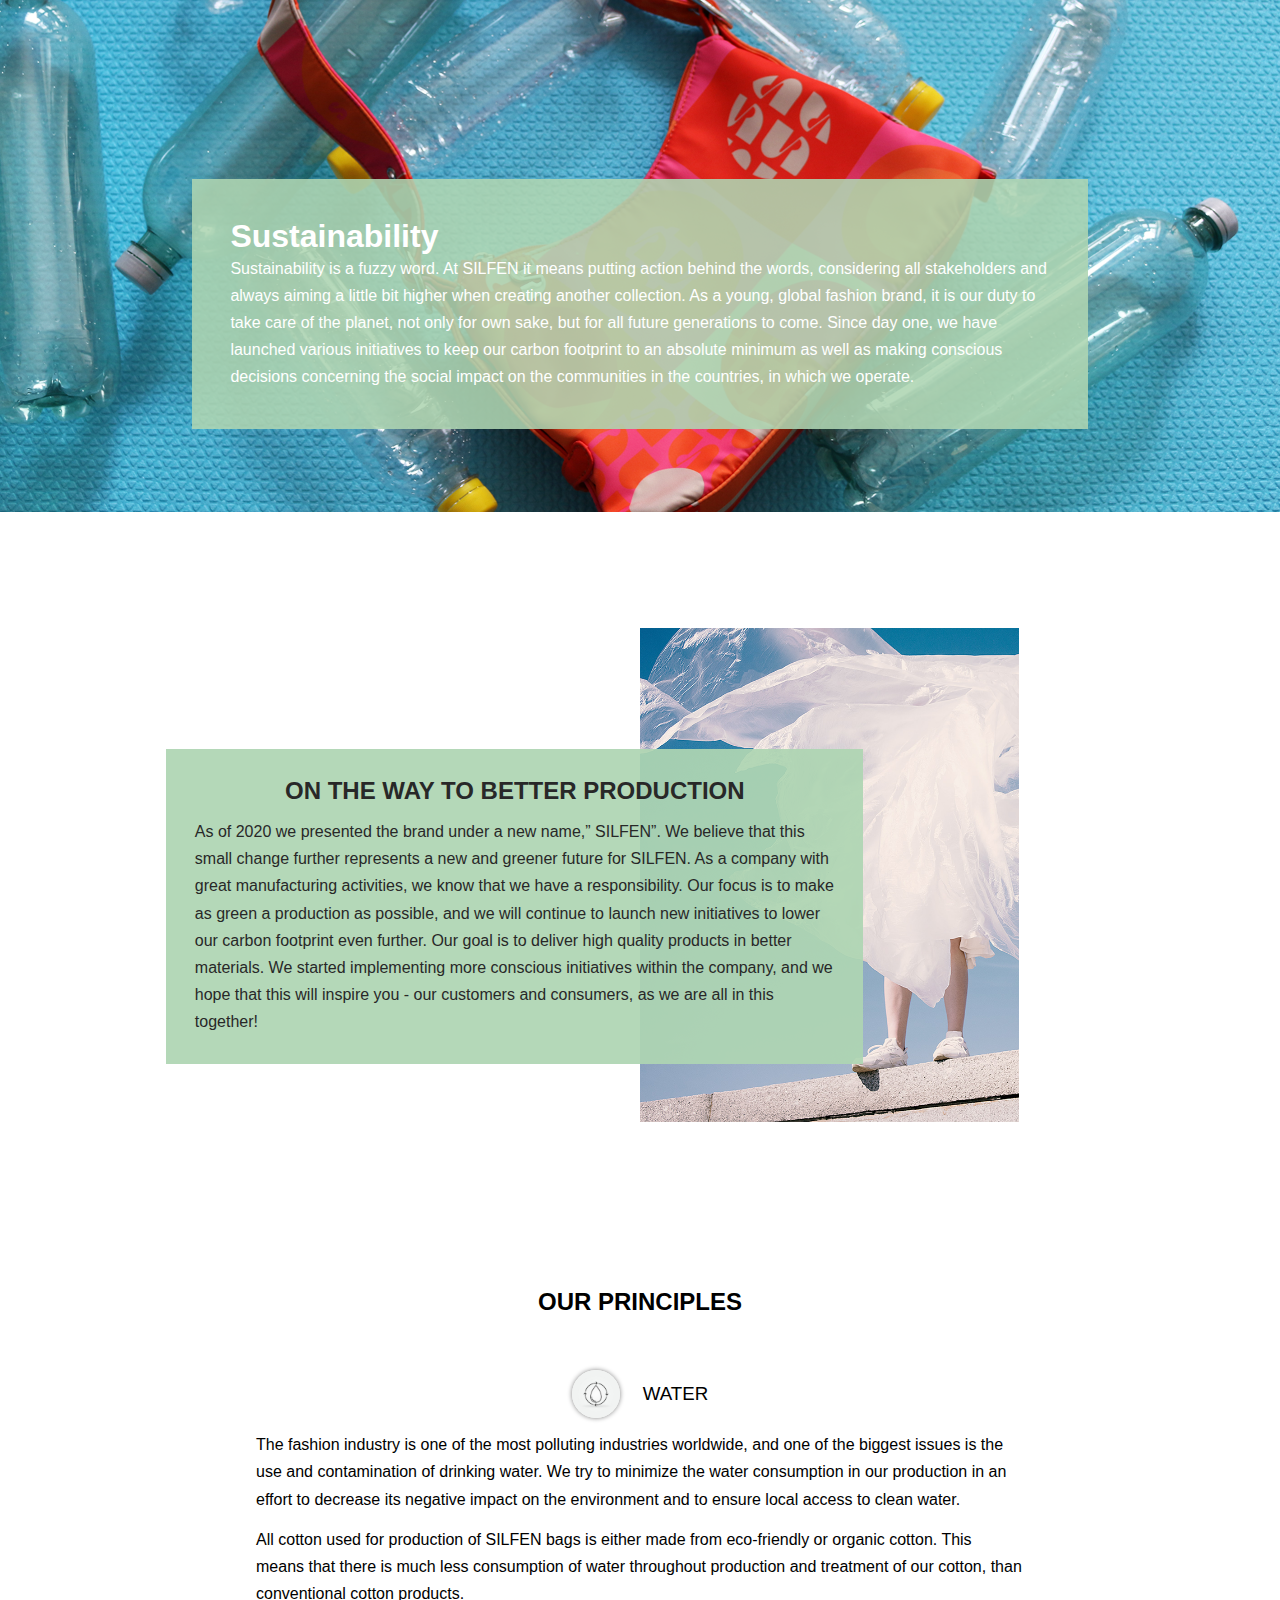
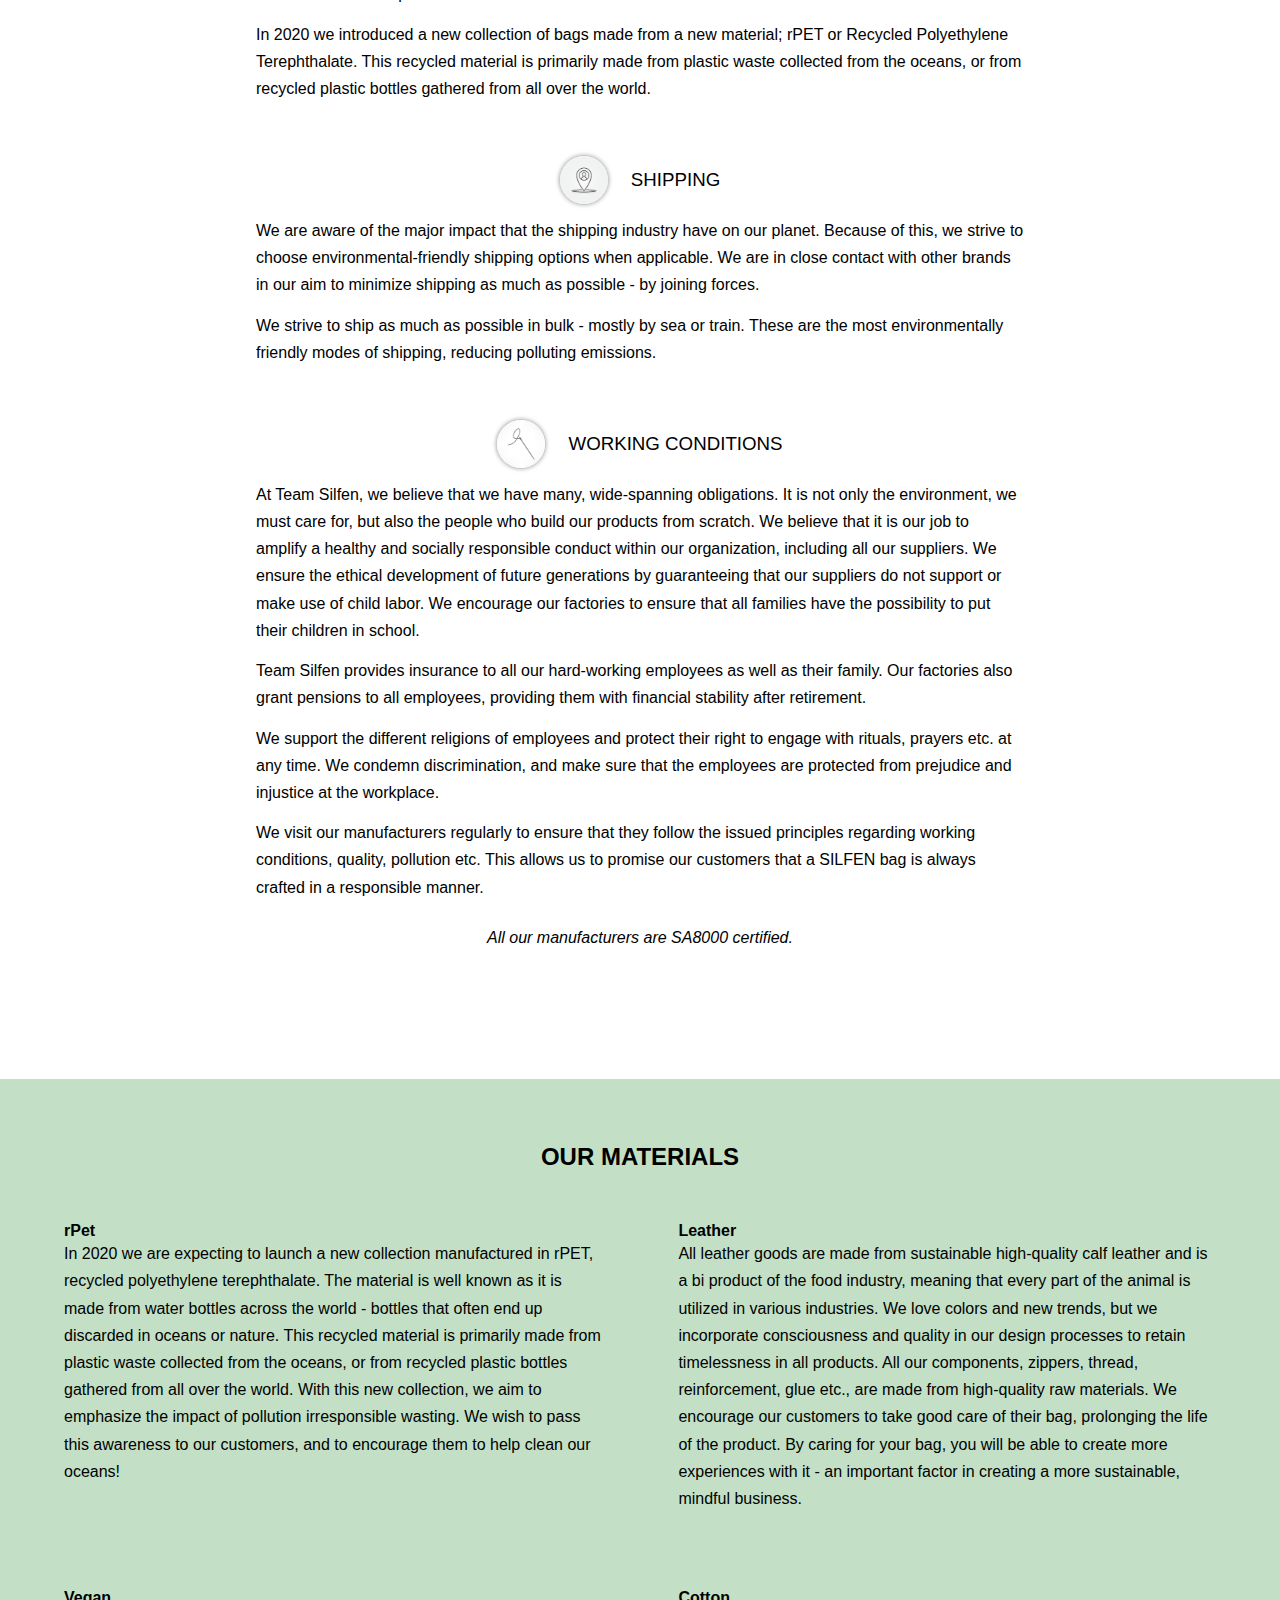
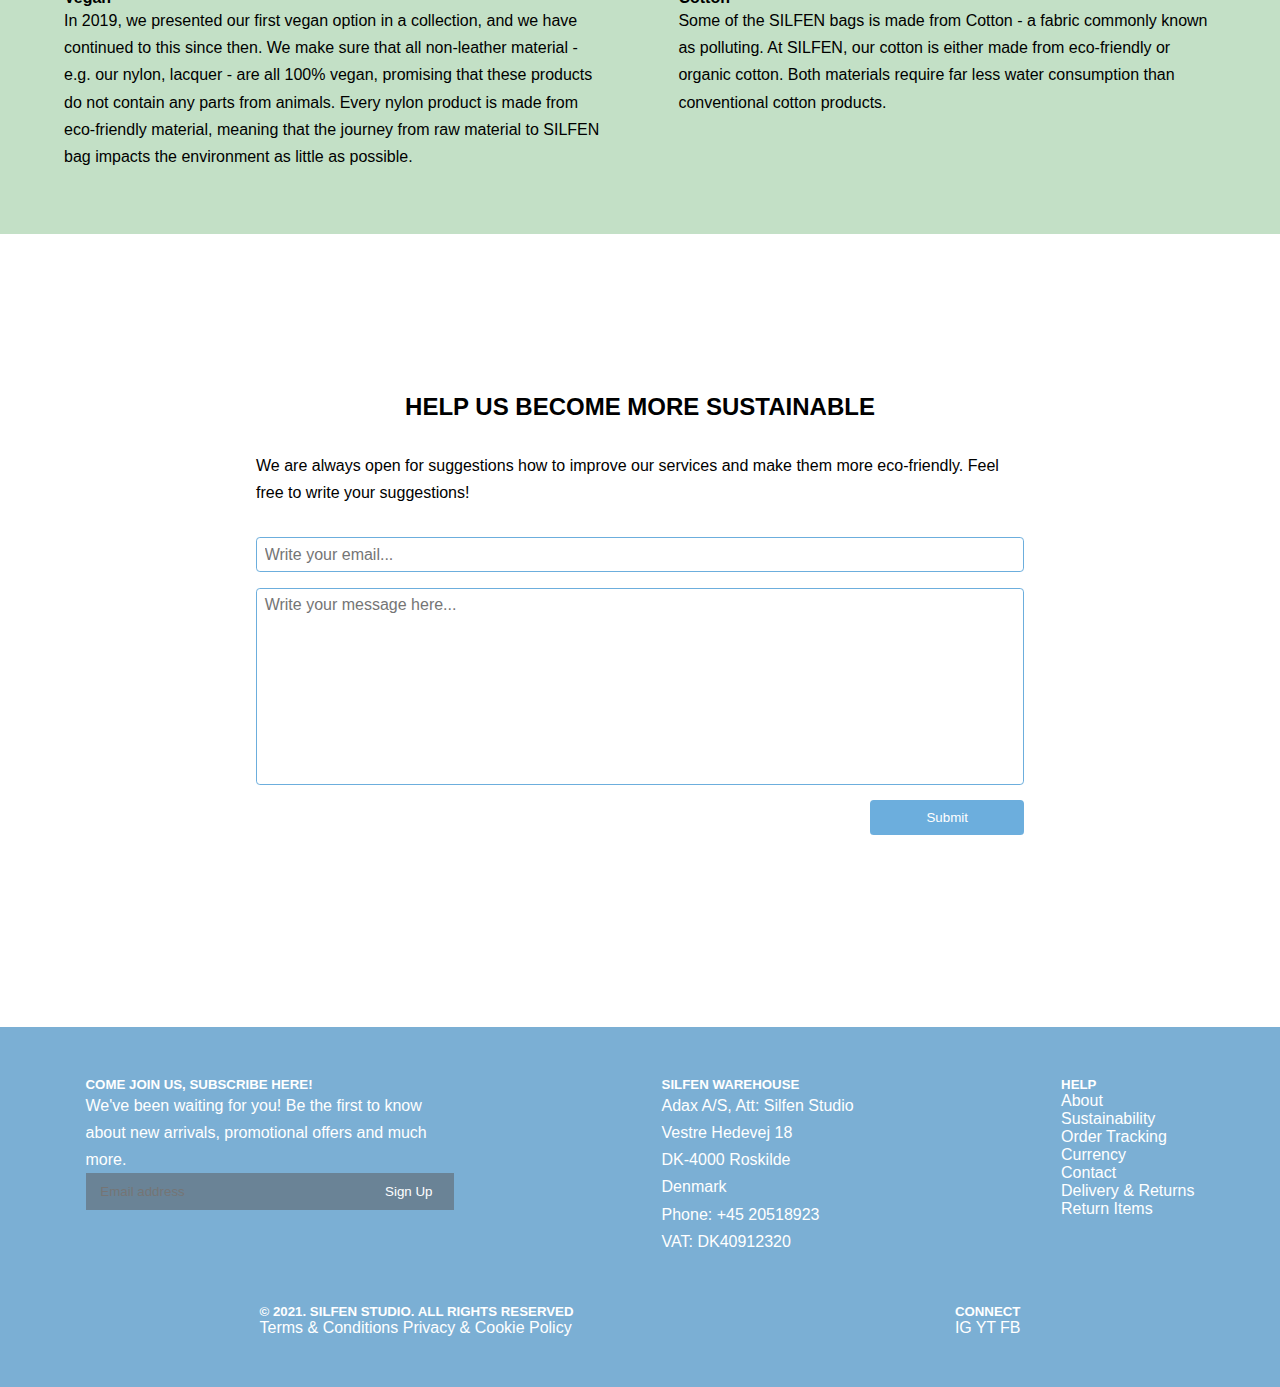
==== commit 2b7472ee: "icons" ====
--- a/index.html
+++ b/index.html
@@ -7,209 +7,276 @@
     <link rel="stylesheet" href="css/style.css" />
     <title>Sustainability</title>
   </head>
-  <body>
-    <header>
-      <p id="headline">Silfen is now online</p>
-      <div id="header3">
-        <nav id="nav3">
-          <ul class="list3">
-            <li><a href="index.html">Sustainability</a></li>
-            <li><a href="list-vew.html">Shop</a></li>
-            <li><a href="index.html">About</a></li>
+  <body id="sustainability">
+    <header></header>
+    <main>
+      <section id="main_banner">
+        <div>
+          <h1>Sustainability</h1>
+          <p>
+            Sustainability is a fuzzy word. At SILFEN it means putting action
+            behind the words, considering all stakeholders and always aiming a
+            little bit higher when creating another collection. As a young,
+            global fashion brand, it is our duty to take care of the planet, not
+            only for own sake, but for all future generations to come. Since day
+            one, we have launched various initiatives to keep our carbon
+            footprint to an absolute minimum as well as making conscious
+            decisions concerning the social impact on the communities in the
+            countries, in which we operate.
+          </p>
+        </div>
+      </section>
+      <section id="first">
+        <div class="text">
+          <h2>ON THE WAY TO BETTER PRODUCTION</h2>
+          <p>
+            As of 2020 we presented the brand under a new name,” SILFEN”. We
+            believe that this small change further represents a new and greener
+            future for SILFEN. As a company with great manufacturing activities,
+            we know that we have a responsibility. Our focus is to make as green
+            a production as possible, and we will continue to launch new
+            initiatives to lower our carbon footprint even further. Our goal is
+            to deliver high quality products in better materials. We started
+            implementing more conscious initiatives within the company, and we
+            hope that this will inspire you - our customers and consumers, as we
+            are all in this together!
+          </p>
+        </div>
+        <img
+          src="assets/plastic-person.png"
+          alt="Blue and orange marble texture"
+          class="sus-background"
+        />
+      </section>
+      <section id="principles">
+        <h2>Our Principles</h2>
+        <div id="water" class="principles-layout">
+          <div class="headline">
+            <img
+              class="gif"
+              src="assets/COLOURBOX50501792.jpg"
+              alt="water droplet"
+            />
+            <h3>Water</h3>
+          </div>
+          <p>
+            The fashion industry is one of the most polluting industries
+            worldwide, and one of the biggest issues is the use and
+            contamination of drinking water. We try to minimize the water
+            consumption in our production in an effort to decrease its negative
+            impact on the environment and to ensure local access to clean water.
+          </p>
+          <p>
+            All cotton used for production of SILFEN bags is either made from
+            eco-friendly or organic cotton. This means that there is much less
+            consumption of water throughout production and treatment of our
+            cotton, than conventional cotton products.
+          </p>
+          <p>
+            In 2020 we introduced a new collection of bags made from a new
+            material; rPET or Recycled Polyethylene Terephthalate. This recycled
+            material is primarily made from plastic waste collected from the
+            oceans, or from recycled plastic bottles gathered from all over the
+            world.
+          </p>
+        </div>
+        <div id="shipping" class="principles-layout">
+          <div class="headline">
+            <img
+              class="gif"
+              src="assets/COLOURBOX53785745.jpg"
+              alt="pinpoint"
+            />
+            <h3>Shipping</h3>
+          </div>
+          <p>
+            We are aware of the major impact that the shipping industry have on
+            our planet. Because of this, we strive to choose
+            environmental-friendly shipping options when applicable. We are in
+            close contact with other brands in our aim to minimize shipping as
+            much as possible - by joining forces.
+          </p>
+          <p>
+            We strive to ship as much as possible in bulk - mostly by sea or
+            train. These are the most environmentally friendly modes of
+            shipping, reducing polluting emissions.
+          </p>
+        </div>
+        <div id="work-conditions" class="principles-layout">
+          <div class="headline">
+            <img class="gif" src="assets/COLOURBOX15346306.jpg" alt="needle" />
+            <h3>Working Conditions</h3>
+          </div>
+          <p>
+            At Team Silfen, we believe that we have many, wide-spanning
+            obligations. It is not only the environment, we must care for, but
+            also the people who build our products from scratch. We believe that
+            it is our job to amplify a healthy and socially responsible conduct
+            within our organization, including all our suppliers. We ensure the
+            ethical development of future generations by guaranteeing that our
+            suppliers do not support or make use of child labor. We encourage
+            our factories to ensure that all families have the possibility to
+            put their children in school.
+          </p>
+          <p>
+            Team Silfen provides insurance to all our hard-working employees as
+            well as their family. Our factories also grant pensions to all
+            employees, providing them with financial stability after retirement.
+          </p>
+          <p>
+            We support the different religions of employees and protect their
+            right to engage with rituals, prayers etc. at any time. We condemn
+            discrimination, and make sure that the employees are protected from
+            prejudice and injustice at the workplace.
+          </p>
+          <p>
+            We visit our manufacturers regularly to ensure that they follow the
+            issued principles regarding working conditions, quality, pollution
+            etc. This allows us to promise our customers that a SILFEN bag is
+            always crafted in a responsible manner.
+          </p>
+        </div>
+        <p class="certified">All our manufacturers are SA8000 certified.</p>
+      </section>
+      <section class="materials">
+        <h2>Our Materials</h2>
+        <div class="materials-layout">
+          <div class="rpet">
+            <h4>rPet</h4>
+            <p>
+              In 2020 we are expecting to launch a new collection manufactured
+              in rPET, recycled polyethylene terephthalate. The material is well
+              known as it is made from water bottles across the world - bottles
+              that often end up discarded in oceans or nature. This recycled
+              material is primarily made from plastic waste collected from the
+              oceans, or from recycled plastic bottles gathered from all over
+              the world. With this new collection, we aim to emphasize the
+              impact of pollution irresponsible wasting. We wish to pass this
+              awareness to our customers, and to encourage them to help clean
+              our oceans!
+            </p>
+          </div>
+          <div class="leather">
+            <h4>Leather</h4>
+            <p>
+              All leather goods are made from sustainable high-quality calf
+              leather and is a bi product of the food industry, meaning that
+              every part of the animal is utilized in various industries. We
+              love colors and new trends, but we incorporate consciousness and
+              quality in our design processes to retain timelessness in all
+              products. All our components, zippers, thread, reinforcement, glue
+              etc., are made from high-quality raw materials. We encourage our
+              customers to take good care of their bag, prolonging the life of
+              the product. By caring for your bag, you will be able to create
+              more experiences with it - an important factor in creating a more
+              sustainable, mindful business.
+            </p>
+          </div>
+          <div class="vegan">
+            <h4>Vegan</h4>
+            <p>
+              In 2019, we presented our first vegan option in a collection, and
+              we have continued to this since then. We make sure that all
+              non-leather material - e.g. our nylon, lacquer - are all 100%
+              vegan, promising that these products do not contain any parts from
+              animals. Every nylon product is made from eco-friendly material,
+              meaning that the journey from raw material to SILFEN bag impacts
+              the environment as little as possible.
+            </p>
+          </div>
+          <div class="cotton">
+            <h4>Cotton</h4>
+            <p>
+              Some of the SILFEN bags is made from Cotton - a fabric commonly
+              known as polluting. At SILFEN, our cotton is either made from
+              eco-friendly or organic cotton. Both materials require far less
+              water consumption than conventional cotton products.
+            </p>
+          </div>
+        </div>
+      </section>
+      <section class="help-us">
+        <h2>Help us become more Sustainable</h2>
+        <p>
+          We are always open for suggestions how to improve our services and
+          make them more eco-friendly. Feel free to write your suggestions!
+        </p>
+        <form name="contact" class="contact-help">
+          <input
+            type="email"
+            name="email"
+            id="form_email"
+            placeholder="Write your email..."
+            required
+          />
+          <textarea
+            name="message"
+            placeholder="Write your message here..."
+            rows="10"
+            cols="25"
+            required
+          ></textarea>
+          <button type="submit">Submit</button>
+        </form>
+      </section>
+    </main>
+    <footer>
+      <section>
+        <div>
+          <h5>COME JOIN US, SUBSCRIBE HERE!</h5>
+          <p>
+            We've been waiting for you! Be the first to know about new arrivals,
+            promotional offers and much more.
+          </p>
+          <form id="footer">
+            <input
+              type="email"
+              name="footer_email"
+              id="footer_email"
+              placeholder="Email address"
+            />
+            <button type="submit">Sign Up</button>
+          </form>
+        </div>
+        <div>
+          <h5>SILFEN WAREHOUSE</h5>
+          <p>Adax A/S, Att: Silfen Studio</p>
+          <p>Vestre Hedevej 18</p>
+          <p>DK-4000 Roskilde</p>
+          <p>Denmark</p>
+          <p>Phone: +45 20518923</p>
+          <p>VAT: DK40912320</p>
+        </div>
+        <div>
+          <h5>HELP</h5>
+          <ul>
+            <li><a href="#">About</a></li>
+            <li><a href="#">Sustainability</a></li>
+            <li><a href="#">Order Tracking</a></li>
+            <li><a href="#">Currency</a></li>
+            <li><a href="#">Contact</a></li>
+            <li><a href="#">Delivery & Returns</a></li>
+            <li><a href="#">Return Items</a></li>
           </ul>
-        </nav>
-        <div id="logoimg">
-          <a href=""
-            ><img
-              src="images/SILFEN - LOGO (LILLE)1 (002) (1).png"
-              alt="logo"
-              width="170px"
-              height="23"
-          /></a>
-        </div>
-        <div class="iconss">
-          <span class="material-symbols-outlined"> person </span>
-          <span class="material-symbols-outlined"> search </span>
-          <span class="material-symbols-outlined"> favorite </span>
-          <span class="material-symbols-outlined"> shopping_bag </span>
-        </div>
-        <div id="burgerIcon3" class="nav3" onclick="toggleMobileMenu(this)">
-          <img
-            class="burgermenu"
-            src="images/burgermenu.png"
-            alt="burgermenu"
-          />
-          <ul class="list3 mobileNav3">
-            <li><a href="index.html">Sustainability</a></li>
-            <li><a href="list-vew.html">Shop</a></li>
-            <li><a href="index.html">About</a></li>
+        </div>
+      </section>
+      <section class="fancy_info">
+        <div>
+          <h5>© 2021. SILFEN STUDIO. ALL RIGHTS RESERVED</h5>
+          <a href="#">Terms & Conditions</a>
+          <a href="#">Privacy & Cookie Policy</a>
+          <!-- card icons * 6 -->
+        </div>
+        <div>
+          <h5>CONNECT</h5>
+          <ul class="connect">
+            <li><a href="#">IG</a></li>
+            <li><a href="#">YT</a></li>
+            <li><a href="#">FB</a></li>
           </ul>
         </div>
-      </div>
-    </header>
-    <section>
-      <h1>Sustainability</h1>
-      <p>
-        Sustainability is a fuzzy word. At SILFEN it means putting action behind
-        the words, considering all stakeholders and always aiming a little bit
-        higher when creating another collection. As a young, global fashion
-        brand, it is our duty to take care of the planet, not only for own sake,
-        but for all future generations to come.
-      </p>
-      <p>
-        Since day one, we have launched various initiatives to keep our carbon
-        footprint to an absolute minimum as well as making conscious decisions
-        concerning the social impact on the communities in the countries, in
-        which we operate.
-      </p>
-    </section>
-    <section>
-      <h2>ON THE WAY TO BETTER PRODUCTION</h2>
-      <p>
-        As of 2020 we presented the brand under a new name,” SILFEN”. We believe
-        that this small change further represents a new and greener future for
-        SILFEN. We always strive to deliver high quality products in better
-        materials. Within the next couple of collections, we will start
-        implementing more conscious initiatives within the company, and we hope
-        that this inspire you - our customers and consumers, as we are all in
-        this together!
-      </p>
-      <p>
-        As a company with great manufacturing activities, we know that we have a
-        responsibility. Our focus is to make as green a production as possible,
-        and we will continue to launch new initiatives to lower our carbon
-        footprint even further.
-      </p>
-    </section>
-    <section>
-      <h2>Our Principles</h2>
-      <h3>Water</h3>
-      <p>
-        The fashion industry is one of the most polluting industries worldwide,
-        and one of the biggest issues is the use and contamination of drinking
-        water. We try to minimize the water consumption in our production in an
-        effort to decrease its negative impact on the environment and to ensure
-        local access to clean water.
-      </p>
-      <p>
-        All cotton used for production of SILFEN bags is either made from
-        eco-friendly or organic cotton. This means that there is much less
-        consumption of water throughout production and treatment of our cotton,
-        than conventional cotton products.
-      </p>
-      <p>
-        In 2020 we will introduce a new collection of bags made from a new
-        material; rPET or Recycled Polyethylene Terephthalate. This recycled
-        material is primarily made from plastic waste collected from the oceans,
-        or from recycled plastic bottles gathered from all over the world.
-      </p>
-      <h3>Shipping</h3>
-      <p>
-        We are aware of the major impact that the shipping industry have on our
-        planet. Because of this, we strive to choose environmental-friendly
-        shipping options when applicable. We are in close contact with other
-        brands in our aim to minimize shipping as much as possible - by joining
-        forces.
-      </p>
-      <p>
-        We strive to ship as much as possible in bulk - mostly by sea or train.
-        These are the most environmentally friendly modes of shipping, reducing
-        polluting emissions.
-      </p>
-      <h3>Working Conditions</h3>
-      <p>
-        At Team Silfen, we believe that we have many, wide-spanning obligations.
-        It is not only the environment, we must care for, but also the people
-        who build our products from scratch. We believe that it is our job to
-        amplify a healthy and socially responsible conduct within our
-        organization, including all our suppliers. We ensure the ethical
-        development of future generations by guaranteeing that our suppliers do
-        not support or make use of child labor. We encourage our factories to
-        ensure that all families have the possibility to put their children in
-        school.
-      </p>
-      <p>
-        Team Silfen provides insurance to all our hard-working employees as well
-        as their family. Our factories also grant pensions to all employees,
-        providing them with financial stability after retirement.
-      </p>
-      <p>
-        We support the different religions of employees and protect their right
-        to engage with rituals, prayers etc. at any time. We condemn
-        discrimination, and make sure that the employees are protected from
-        prejudice and injustice at the workplace.
-      </p>
-      <p>
-        We visit our manufacturers regularly to ensure that they follow the
-        issued principles regarding working conditions, quality, pollution etc.
-        This allows us to promise our customers that a SILFEN bag is always
-        crafted in a responsible manner.
-      </p>
-      <h6>All our manufacturers are SA8000 certified.</h6>
-    </section>
-    <section>
-      <h2>Our Materials</h2>
-      <h4>rPet</h4>
-      <p>
-        In 2020 we are expecting to launch a new collection manufactured in
-        rPET, recycled polyethylene terephthalate. The material is well known as
-        it is made from water bottles across the world - bottles that often end
-        up discarded in oceans or nature. This recycled material is primarily
-        made from plastic waste collected from the oceans, or from recycled
-        plastic bottles gathered from all over the world. With this new
-        collection, we aim to emphasize the impact of pollution irresponsible
-        wasting. We wish to pass this awareness to our customers, and to
-        encourage them to help clean our oceans!
-      </p>
-      <h4>Vegan</h4>
-      <p>
-        In 2019, we presented our first vegan option in a collection, and we
-        have continued to this since then. We make sure that all non-leather
-        material - e.g. our nylon, lacquer - are all 100% vegan, promising that
-        these products do not contain any parts from animals.Every nylon product
-        is made from eco-friendly material, meaning that the journey from raw
-        material to SILFEN bag impacts the environment as little as possible.
-      </p>
-      <h4>Cotton</h4>
-      <p>
-        Some of the SILFEN bags is made from Cotton - a fabric commonly known as
-        polluting. At SILFEN, our cotton is either made from eco-friendly or
-        organic cotton. Both materials require far less water consumption than
-        conventional cotton products.
-      </p>
-      <h4>Leather</h4>
-      <p>
-        All leather goods are made from sustainable high-quality calf leather
-        and is a bi product of the food industry, meaning that every part of the
-        animal is utilized in various industries. We love colors and new trends,
-        but we incorporate consciousness and quality in our design processes to
-        retain timelessness in all products. All our components, zippers,
-        thread, reinforcement, glue etc., are made from high-quality raw
-        materials. We encourage our customers to take good care of their bag,
-        prolonging the life of the product. By caring for your bag, you will be
-        able to create more experiences with it - an important factor in
-        creating a more sustainable, mindful business.
-      </p>
-    </section>
-    <section>
-      <h2>Help us become more Sustainable</h2>
-      <p>
-        We are always open for suggestions how to improve our services and make
-        them more eco-friendly. Feel free to write your suggestions!
-      </p>
-      <form name="contact">
-        <label for="form_email">Enter your email</label>
-        <input type="email" name="email" id="form_email" required />
-        <textarea
-          name="message"
-          placeholder="Write your message here"
-          rows="3"
-          cols="25"
-        ></textarea>
-        <button type="submit">Submit</button>
-      </form>
-    </section>
+      </section>
+    </footer>
     <script src="js/index.js"></script>
-    <script src="js/burgermenu.js"></script>
   </body>
 </html>
--- a/css/style.css
+++ b/css/style.css
@@ -6,7 +6,7 @@
 /*Fonts*/
 @import url("https://fonts.googleapis.com/css2?family=Manrope:wght@200;300;400;500;600;700;800&family=Roboto:ital,wght@0,100;0,300;0,400;0,500;0,700;0,900;1,100;1,300;1,400;1,500;1,700;1,900&display=swap");
 
-/*Variables*/
+/***    Variables    ***/
 :root {
   --primary-colour: #7bafd4;
   --secondary-colour: #aed5b2;
@@ -18,105 +18,11 @@
   --tertiary-font-colour: lightgrey;
 }
 
-/*General Styling*/
-
-/*Header general*/
-
-#headline {
-  background-color: var(--primary-colour);
-  padding: 0.4rem;
-  color: var(--secondary-font-colour);
-  font-family: var(--secondary-font);
-}
-.iconss {
-  display: none;
-}
-
-#burgerIcon3 {
-  margin: auto 0;
-  cursor: pointer;
-}
-
-#burgerIcon3 div {
-  width: 35px;
-  height: 3px;
-  background-color: white;
-  margin: 6px 0;
-  transition: 0.4s;
-}
-
-#burgerIcon3.nav3open .bar1 {
-  -webkit-transform: rotate(-45deg) translate(-6px, 6px);
-  transform: rotate(-45deg) translate(-6px, 6px);
-}
-
-#burgerIcon3.nav3open .bar2 {
-  opacity: 0;
-}
-
-#burgerIcon3.nav3open .bar3 {
-  -webkit-transform: rotate(45deg) translate(-6px, -8px);
-  transform: rotate(45deg) translate(-6px, -8px);
-}
-
-#header3 {
-  max-width: 1200px;
-  width: 100%;
-  height: 50px;
-  margin: 0 auto;
-  background-color: var(--pink-color);
-  display: flex;
-  justify-content: space-between;
-  padding: 0 1rem;
-  align-items: center;
-}
-
-/* #brand a {
-  display: flex;
-  align-items: center;
-  font-family: var(--serious-font);
-  font-weight: 900;
-  font-size: 2rem;
-  color: var(--purple-color);
-} */
-
-.list3 {
-  height: 100%;
-  display: flex;
-  align-items: center;
-  justify-content: space-around;
-  gap: 1rem;
-}
-
-#list a:hover {
-  transform: scale(1.1);
-  transition: 0.3s;
-}
-#nav3 {
-  display: none;
-}
-
-#burgerIcon3.nav3open .mobileNav3 {
-  display: flex;
-  flex-direction: column;
-  align-items: center;
-  justify-content: flex-start;
-}
-
-.mobileNav3 {
-  display: none;
-  position: absolute;
-  top: 40%;
-  left: 1.2rem;
-}
-.burgermenu {
-  display: block;
-  max-width: 100%;
-  height: 40px;
-  padding-right: 1.5rem;
-}
-
-/*Footer general*/
+/***    General Styling    ***/
+
+/***    Header general    ***/
+
+/***   Footer general    ***/
 footer {
   background-color: var(--primary-colour);
   margin-top: 15%;
@@ -135,18 +41,22 @@
 footer div {
   padding: 2%;
 }
+.connect {
+  display: flex;
+  flex-direction: row;
+  column-gap: 6%;
+}
 footer a {
   text-decoration: none;
   color: var(--secondary-font-colour);
 }
 footer form {
   background-color: #5a585880;
-  margin: 2%;
 }
 
 footer form input {
-  width: 70%;
-  padding: 1.5%;
+  width: 67%;
+  padding: 3% 4%;
   background-color: transparent;
   border: none;
   color: var(--tertiary-font-colour);
@@ -156,16 +66,185 @@
   background-color: transparent;
   border-radius: 0.2vw;
   border: none;
-  padding: 1.5%;
+  padding: 3% 1%;
   color: var(--secondary-font-colour);
 }
 footer h5 {
   font-family: var(--secondary-font);
 }
 
-/*Sustainability general*/
-
-/*Shop general*/
+/***     Sustainability general     ***/
+
+/* typography */
+
+#sustainability h1 {
+  font-family: var(--secondary-font);
+  font-weight: 900;
+}
+
+#sustainability h2 {
+  font-family: var(--secondary-font);
+  font-weight: 700;
+  text-transform: uppercase;
+  text-align: center;
+}
+
+#sustainability h3 {
+  font-family: var(--secondary-font);
+  font-weight: 500;
+  text-transform: uppercase;
+}
+
+#sustainability p {
+  font-family: var(--primary-font);
+  line-height: 1.7em;
+}
+
+/* main banner */
+
+#main_banner {
+  background-image: url(../assets/IMG_0731.png);
+  background-repeat: no-repeat;
+  background-position: center;
+  background-size: cover;
+}
+
+#main_banner div {
+  position: relative;
+  background-color: #aed5b2e1;
+  padding: 3%;
+}
+
+#main_banner h1,
+#main_banner p {
+  color: #fff;
+}
+
+/* first section */
+#first .text {
+  margin-top: 25%;
+  background-color: #aed5b2ec;
+  padding: 3%;
+}
+
+#first .text h2,
+#first .text p {
+  color: #282828;
+}
+
+#first .text p {
+  margin-top: 2%;
+}
+
+#first img {
+  width: 40%;
+  height: auto;
+  position: relative;
+  z-index: -5;
+  margin-top: -46%;
+  left: 50%;
+}
+
+/* principles */
+#water,
+#shipping,
+#work-conditions {
+  position: relative;
+  margin-top: 7%;
+}
+
+#principles div {
+  display: flex;
+}
+
+.principles-layout {
+  flex-direction: column;
+}
+
+.headline {
+  display: flex;
+  justify-content: center;
+}
+
+.headline h3 {
+  padding-left: 3%;
+  align-self: center;
+}
+
+.headline .gif {
+  width: 3em;
+  height: auto;
+  border-radius: 100%;
+  box-shadow: 0px 0px 5px grey;
+}
+
+#water p,
+#shipping p,
+#work-conditions p {
+  margin-top: 1.7%;
+}
+
+.certified {
+  font-weight: 500;
+  font-style: italic;
+  text-align: center;
+  padding-top: 3%;
+}
+
+/* Materials*/
+.materials {
+  background-color: #aed5b2be;
+  padding: 5% 0;
+}
+.materials-layout {
+  display: grid;
+  margin: 0 5%;
+  gap: 6vw;
+}
+.materials h4 {
+  font-family: var(--secondary-font);
+}
+.materials h2 {
+  padding-bottom: 4%;
+}
+/* Help Us */
+/* margin: 13% 13% 13% 15%; */
+.help-us {
+  display: flex;
+  flex-direction: column;
+}
+.help-us h2 {
+  margin: 4% 0;
+}
+.help-us p {
+  margin-bottom: 4%;
+}
+.contact-help {
+  display: flex;
+  flex-direction: column;
+}
+.contact-help input,
+.contact-help textarea {
+  font-family: var(--primary-font);
+  font-size: 1rem;
+  resize: none;
+  margin-bottom: 2%;
+  border-radius: 0.3vw;
+  border: #6caedd 1px solid;
+  color: #6caedd;
+  padding: 1%;
+}
+.contact-help button {
+  border-radius: 0.3vw;
+  border: #6caedd 2px solid;
+  background-color: #6caedd;
+  color: white;
+  width: 20%;
+  padding: 1%;
+  align-self: end;
+}
+
+/***     Shop general    ***/
 #shop-main h5 {
   font-family: var(--secondary-font);
   font-weight: 400;
@@ -183,16 +262,12 @@
   padding: 5% 0%;
 }
 
-#shop-main a {
+#shop-main a,
+#product-main a {
   text-decoration: none;
   color: var(--primary-font-colour);
 }
-.colours span {
-  background-color: lightblue;
-}
-.colours {
-  padding: 5% 2%;
-}
+
 .shop-list {
   display: grid;
   margin-bottom: 10%;
@@ -214,13 +289,166 @@
   border: solid rgb(246, 246, 246) 4px;
 }
 
-/*Product general*/
+.colours li {
+  width: 20px;
+  height: 20px;
+  list-style: none;
+  border-radius: 100%;
+}
+.colours li:first-child {
+  border: 1px solid black;
+}
+.colours {
+  padding: 5% 2%;
+  display: flex;
+  gap: 2%;
+}
+
+/***   Product general     ***/
+.product-section {
+  display: grid;
+  font-family: var(--primary-font);
+  color: var(--primary-font-colour);
+  column-gap: 4%;
+}
+
+.product-section p {
+  color: #00000082;
+}
+.product-section li {
+  list-style: none;
+  color: #00000082;
+  max-width: 50%;
+}
+.product-section ul {
+  padding: 0;
+}
+
+#product-main h1 {
+  font-family: var(--secondary-font);
+  font-weight: 400;
+}
+#product-main h2,
+#product-main h3,
+#product-main h4,
+#product-main h5,
+#product-main h6 {
+  font-family: var(--secondary-font);
+  font-weight: 350;
+}
+
+.product-price {
+  padding-bottom: 3%;
+}
+
+.product-images {
+  display: flex;
+}
+.product-images img {
+  max-width: 100%;
+}
+.related-layout {
+  display: flex;
+  justify-content: space-evenly;
+}
+.related-products {
+  font-family: var(--primary-font);
+  color: var(--primary-font-colour);
+  padding-top: 5%;
+  display: flex;
+  flex-direction: column;
+}
+
+.related-products h3 {
+  align-self: center;
+  padding: 3%;
+}
+#add-wishlist {
+  border: none;
+  background-color: transparent;
+  text-decoration: underline;
+  padding: 5% 0%;
+}
+#add-cart {
+  border: none;
+  border-radius: 0;
+  background-color: var(--primary-font-colour);
+  color: var(--secondary-font-colour);
+  padding: 2% 15%;
+}
+#Qty {
+  margin: 0 7%;
+  border: none;
+  max-width: 5%;
+  outline: none;
+}
+.product-info {
+  user-select: none;
+}
+.product-info form span {
+  position: absolute;
+}
+
+#product-main form {
+  display: flex;
+  position: relative;
+  user-select: none;
+}
+.remove-symbol {
+  top: 20%;
+}
+.add-symbol {
+  top: 20%;
+  left: 13%;
+}
+.toggle-hidden {
+  display: none;
+}
+.delivery,
+.description {
+  border-top: grey 2px solid;
+  padding-top: 2%;
+  padding-bottom: 2%;
+}
+.delivery {
+  border-bottom: grey 2px solid;
+}
+
+.delivery div p,
+.description div li,
+.delivery h4,
+.description h4 {
+  padding: 2% 0;
+}
+
+.related-background {
+  background-color: rgb(246, 246, 246);
+  border: solid rgb(246, 246, 246) 4px;
+}
+.related-background div {
+  padding: 5% 2%;
+}
+
+/** Removing arrows on quantative **/
+
+/* Chrome, Safari, Edge, Opera */
+input::-webkit-outer-spin-button,
+input::-webkit-inner-spin-button {
+  -webkit-appearance: none;
+  margin: 0;
+}
+
+/* Firefox */
+input[type="number"] {
+  -moz-appearance: textfield;
+}
 
 /*Responsive*/
 @supports (display: grid) {
   .shop-list {
     grid-template-columns: repeat(auto-fill, 300px);
     justify-content: space-around;
+    gap: 2%;
   }
   footer section {
     flex-direction: row;
@@ -234,6 +462,42 @@
     max-width: 90%;
     align-self: center;
   }
+  .product-section {
+    grid-template-columns: 5% 1fr 5%;
+  }
+  .product-images {
+    grid-column: 2;
+    flex-direction: column;
+  }
+  .product-info {
+    grid-column: 2;
+  }
+  .related-layout {
+    flex-wrap: wrap;
+  }
+  #main_banner {
+    height: 110vw;
+  }
+  #main_banner div {
+    top: 10%;
+    margin-bottom: 20vw;
+  }
+  .sus-background {
+    display: none;
+  }
+  /* #first .text {
+    width: 100%;
+  } */
+  #first {
+    margin: 13% 0;
+  }
+  .help-us,
+  #principles {
+    margin: 10% 5%;
+  }
+  .materials-layout {
+    grid-template-columns: 1fr;
+  }
   @media screen and (min-width: 768px) {
     footer section {
       flex-wrap: nowrap;
@@ -245,44 +509,69 @@
     .fancy_info {
       flex-direction: row;
     }
-  }
+    .product-images {
+      flex-direction: row;
+    }
+    #main_banner {
+      height: 40vw;
+    }
+    #main_banner div {
+      top: 25%;
+    }
+    .sus-background {
+      display: block;
+    }
+    #first {
+      margin: 13% 13% 13% 13%;
+    }
+    .help-us,
+    #principles {
+      margin: 10% 20%;
+    }
+    #first .text {
+      padding: 3%;
+    }
+  }
+
   @media screen and (min-width: 1101px) {
-    #header3 {
-      display: grid;
-      grid-template-columns: repeat(3, 1fr);
-      padding-top: 1rem;
-      padding-bottom: 1rem;
-      border-bottom: rgb(212, 211, 211) 1px solid;
-    }
-    #logoimg {
-      display: block;
-      margin-left: auto;
-      margin-right: auto;
-      /* max-width: 100%;
-      height: 30px; */
-      /* padding-top: 4px; */
-    }
-    #nav3 a {
-      color: black;
-      text-decoration: none;
-    }
-    nav ul li {
-      display: inline;
-      padding: 1rem;
-      font-size: 17px;
-      font-family: var(--secondary-font);
-    }
-    .iconss {
-      display: flex;
-      justify-content: flex-end;
-      gap: 1rem;
-      padding-right: 1rem;
-    }
-    #burgerIcon3 {
-      display: none;
-    }
-    #nav3 {
-      display: block;
-    }
-  }
-}
+    .product-section {
+      grid-template-columns: 4% 45% 35% 4%;
+    }
+    .product-info {
+      grid-column: 3;
+      padding-top: 20%;
+    }
+    .product-images {
+      padding-top: 20%;
+    }
+    #main_banner div {
+      margin: 0 15%;
+      top: 35%;
+    }
+    #Sustainability h1 {
+      font-size: 3rem;
+    }
+    #Sustainability h2 {
+      font-size: 2.2rem;
+    }
+    #Sustainability h3 {
+      font-size: 1.7rem;
+    }
+    #Sustainability p {
+      font-size: 1.1rem;
+    }
+    #first .text {
+      width: 50vw;
+    }
+    .materials-layout {
+      grid-template-columns: 1fr 1fr;
+      max-width: 100%;
+    }
+    .materials .leather {
+      grid-column: 2;
+    }
+    .materials .cotton {
+      grid-column: 2;
+    }
+  }
+}
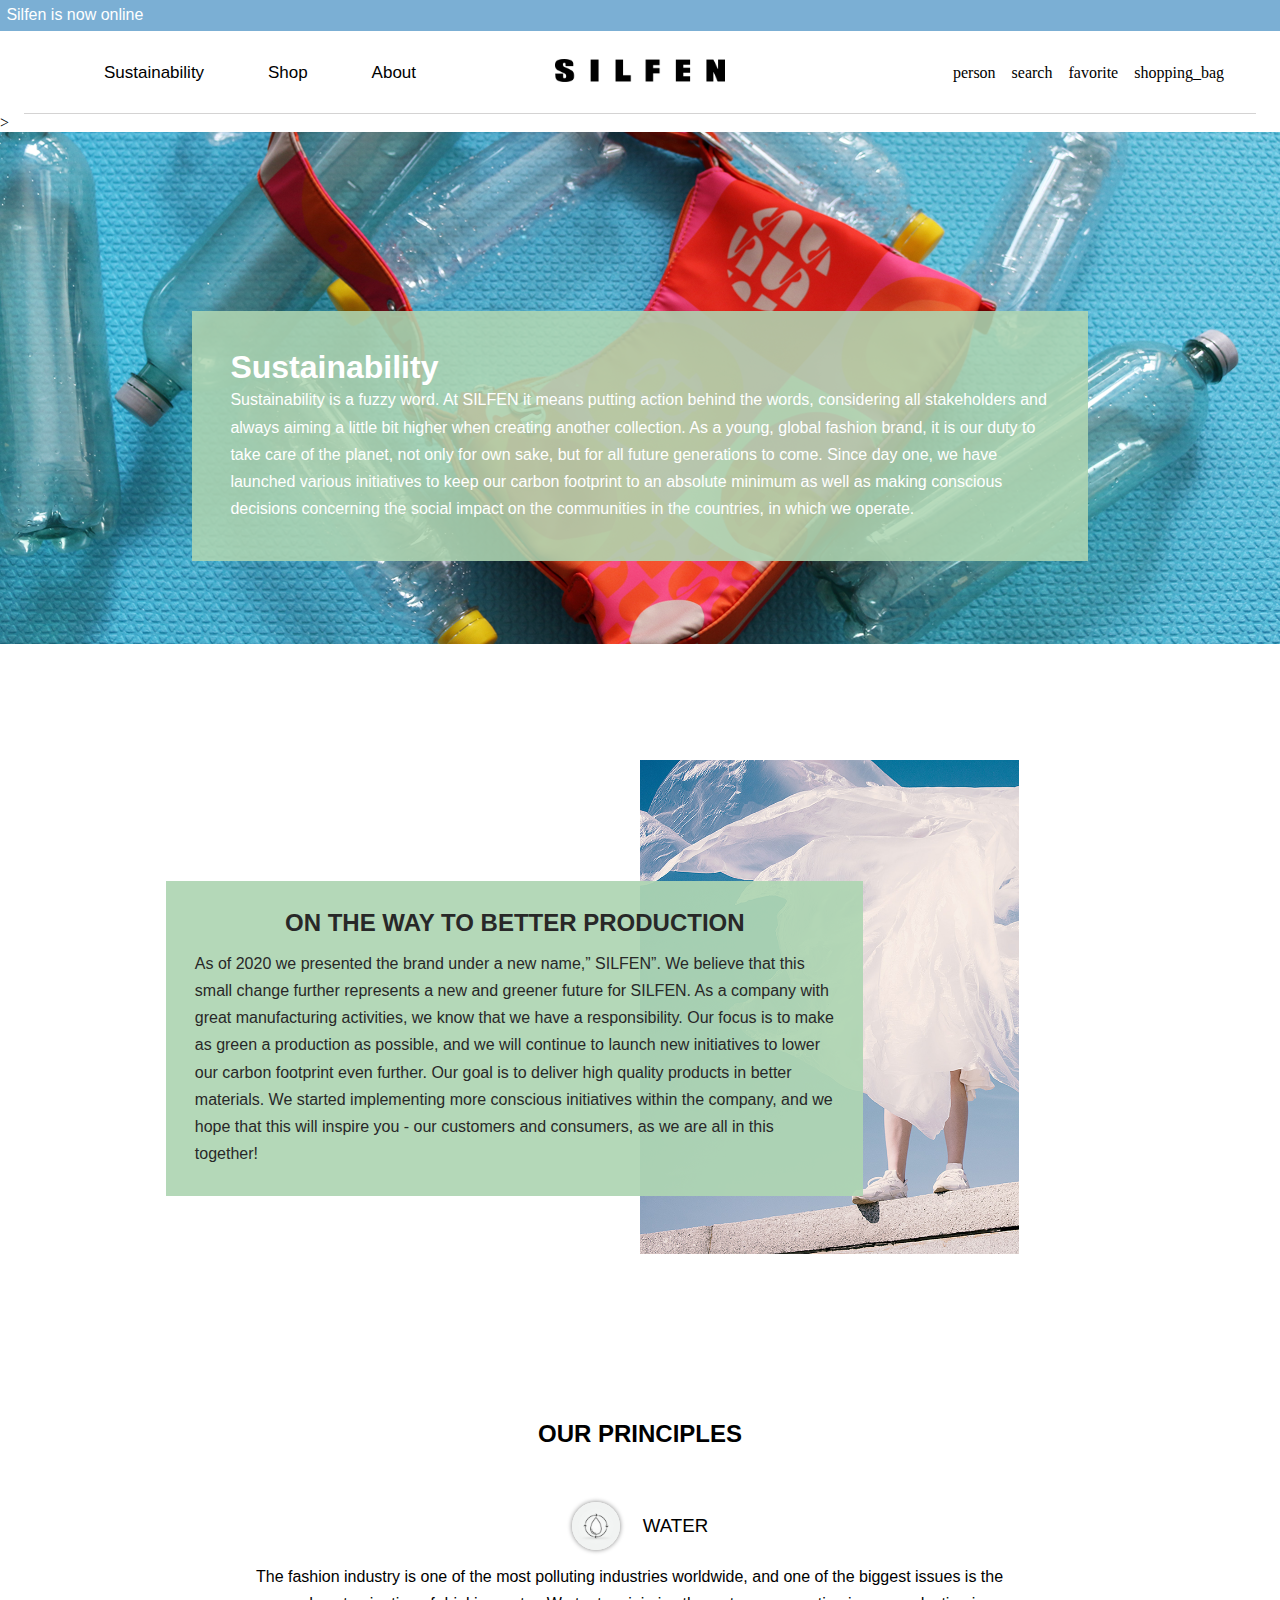
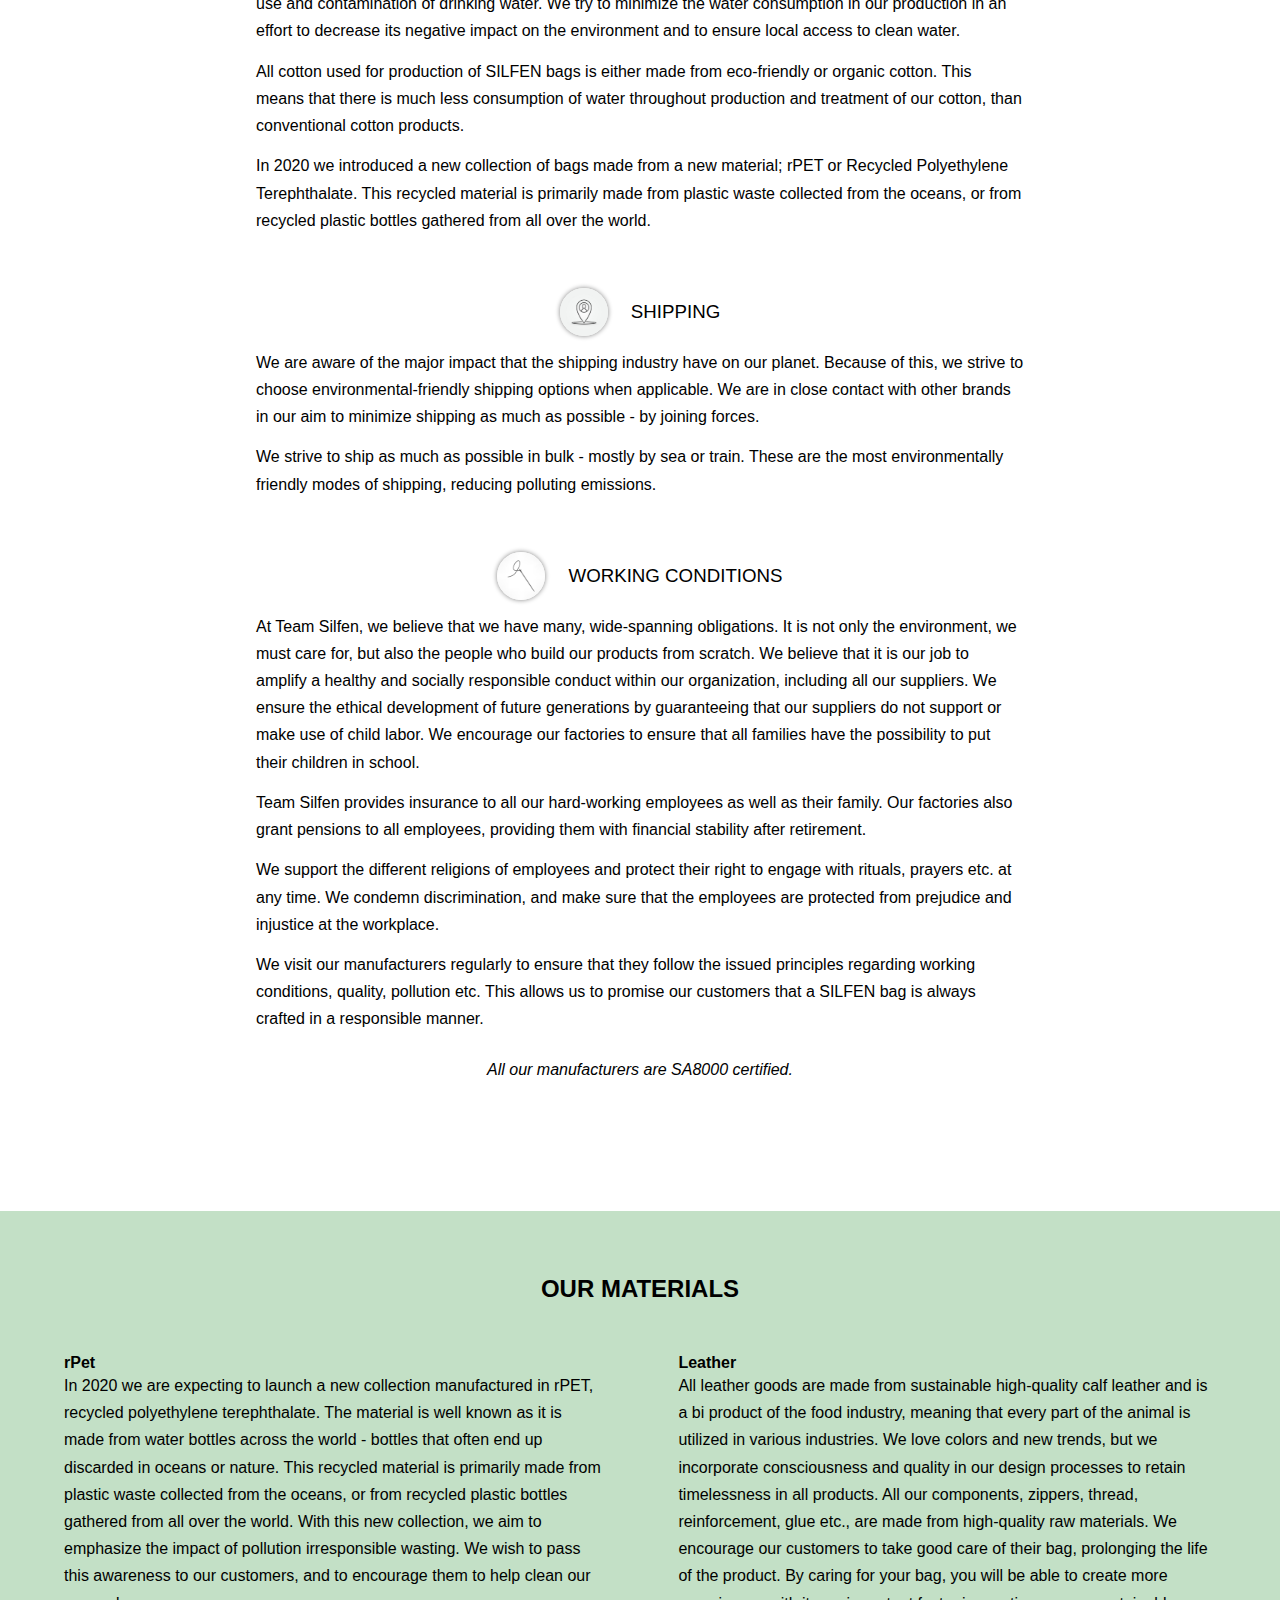
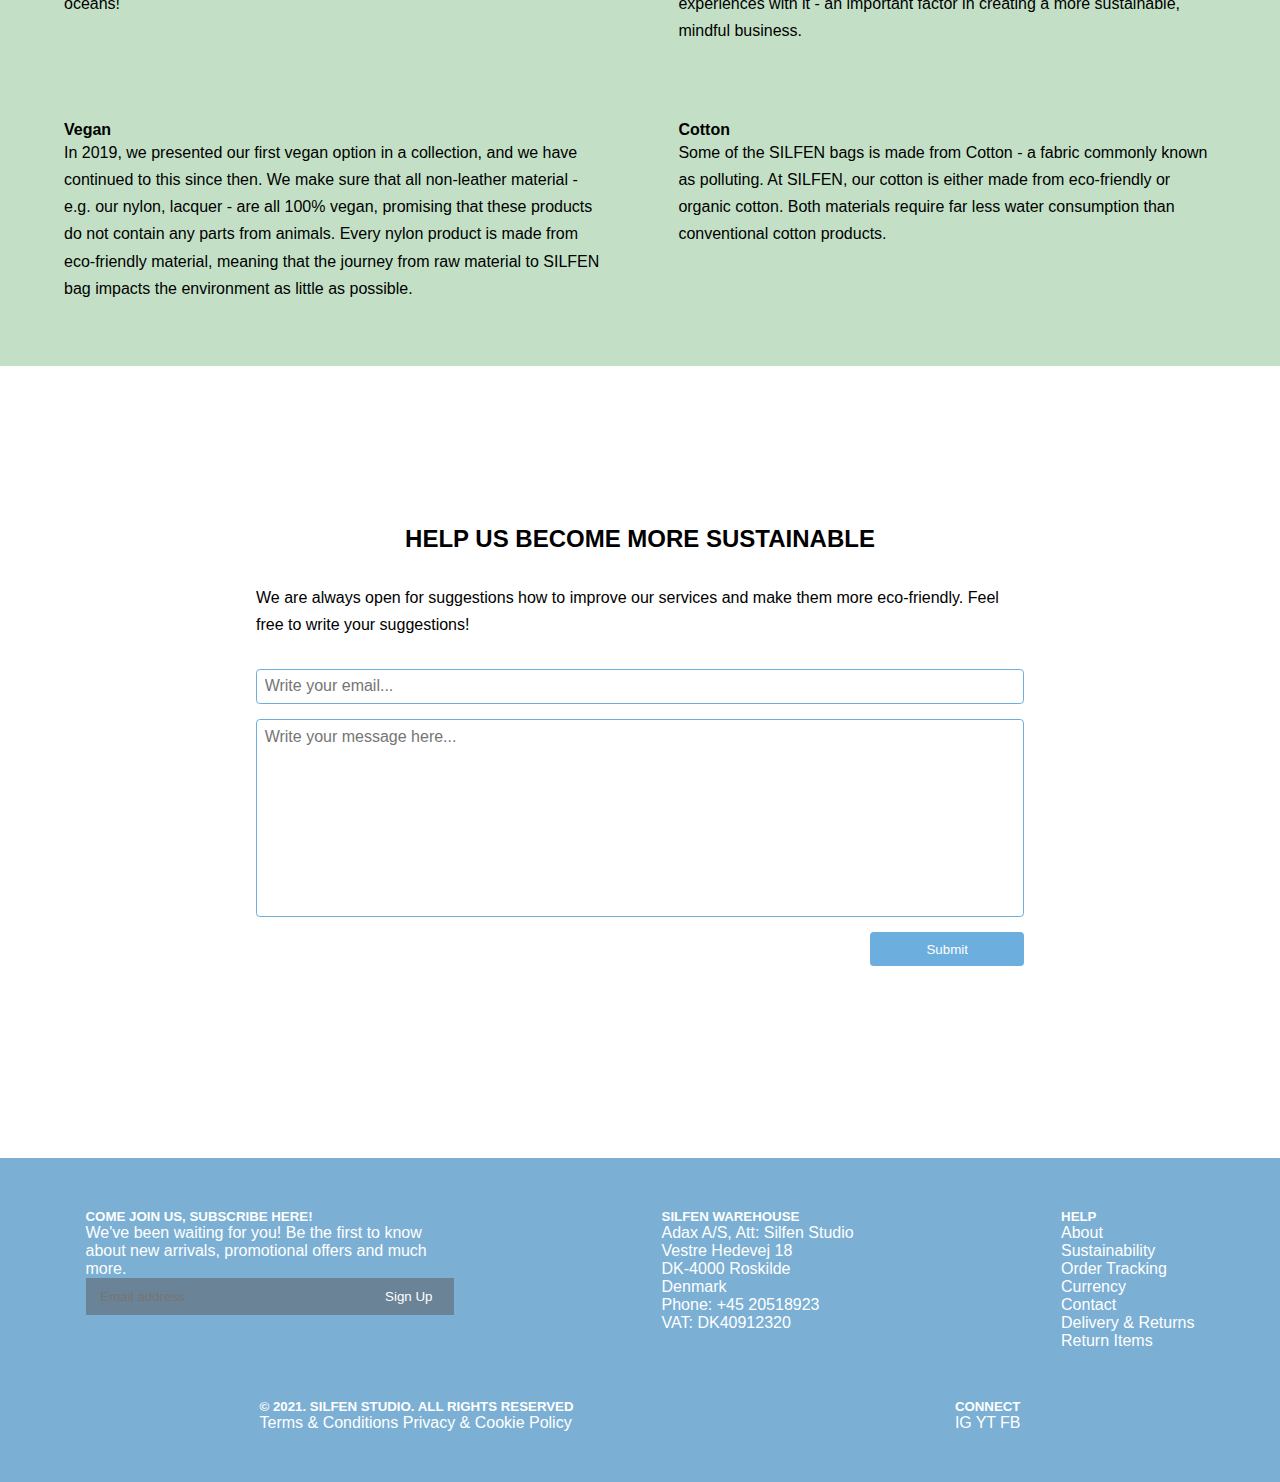
==== commit 08fe3143: "fixes" ====
--- a/index.html
+++ b/index.html
@@ -5,10 +5,56 @@
     <meta http-equiv="X-UA-Compatible" content="IE=edge" />
     <meta name="viewport" content="width=device-width, initial-scale=1.0" />
     <link rel="stylesheet" href="css/style.css" />
+    <link
+      rel="stylesheet"
+      href="https://fonts.sandbox.google.com/css2?family=Material+Symbols+Outlined:opsz,wght,FILL,GRAD@20..48,100..700,0..1,-50..200"
+    />
+    <link
+      rel="stylesheet"
+      href="https://cdnjs.cloudflare.com/ajax/libs/font-awesome/4.7.0/css/font-awesome.min.css"
+    />
     <title>Sustainability</title>
   </head>
   <body id="sustainability">
-    <header></header>
+    <header>
+      <p id="headline-nav">Silfen is now online</p>
+      <div id="header3">
+        <nav id="nav3">
+          <ul class="list3">
+            <li><a href="index.html">Sustainability</a></li>
+            <li><a href="list-vew.html">Shop</a></li>
+            <li><a href="index.html">About</a></li>
+          </ul>
+        </nav>
+        <div id="logoimg">
+          <a href=""
+            ><img
+              src="images/SILFEN - LOGO (LILLE)1 (002) (1).png"
+              alt="logo"
+              width="170px"
+              height="23"
+          /></a>
+        </div>
+        <div class="iconss">
+          <span class="material-symbols-outlined"> person </span>
+          <span class="material-symbols-outlined"> search </span>
+          <span class="material-symbols-outlined"> favorite </span>
+          <span class="material-symbols-outlined"> shopping_bag </span>
+        </div>
+        <div id="burgerIcon3" class="nav3" onclick="toggleMobileMenu(this)">
+          <img
+            class="burgermenu"
+            src="images/burgermenu.png"
+            alt="burgermenu"
+          />
+          <ul class="list3 mobileNav3">
+            <li><a href="index.html">Sustainability</a></li>
+            <li><a href="list-vew.html">Shop</a></li>
+            <li><a href="index.html">About</a></li>
+          </ul>
+        </div>
+      </div>
+    </header>></header>
     <main>
       <section id="main_banner">
         <div>
@@ -278,5 +324,6 @@
       </section>
     </footer>
     <script src="js/index.js"></script>
+    <script src="js/burgermenu.js"></script>
   </body>
 </html>
--- a/css/style.css
+++ b/css/style.css
@@ -22,7 +22,101 @@
 
 /***    Header general    ***/
 
-/***   Footer general    ***/
+#headline-nav {
+  background-color: var(--primary-colour);
+  padding: 0.4rem;
+  color: var(--secondary-font-colour);
+  font-family: var(--secondary-font);
+}
+.iconss {
+  display: none;
+}
+
+#burgerIcon3 {
+  margin: auto 0;
+  cursor: pointer;
+}
+
+#burgerIcon3 div {
+  width: 35px;
+  height: 3px;
+  background-color: white;
+  margin: 6px 0;
+  transition: 0.4s;
+}
+
+#burgerIcon3.nav3open .bar1 {
+  -webkit-transform: rotate(-45deg) translate(-6px, 6px);
+  transform: rotate(-45deg) translate(-6px, 6px);
+}
+
+#burgerIcon3.nav3open .bar2 {
+  opacity: 0;
+}
+
+#burgerIcon3.nav3open .bar3 {
+  -webkit-transform: rotate(45deg) translate(-6px, -8px);
+  transform: rotate(45deg) translate(-6px, -8px);
+}
+
+#header3 {
+  max-width: 1200px;
+  width: 100%;
+  height: 50px;
+  margin: 0 auto;
+  background-color: var(--pink-color);
+  display: flex;
+  justify-content: space-between;
+  padding: 0 1rem;
+  align-items: center;
+}
+
+/* #brand a {
+  display: flex;
+  align-items: center;
+  font-family: var(--serious-font);
+  font-weight: 900;
+  font-size: 2rem;
+  color: var(--purple-color);
+} */
+
+.list3 {
+  height: 100%;
+  display: flex;
+  align-items: center;
+  justify-content: space-around;
+  gap: 1rem;
+}
+
+#list a:hover {
+  transform: scale(1.1);
+  transition: 0.3s;
+}
+#nav3 {
+  display: none;
+}
+
+#burgerIcon3.nav3open .mobileNav3 {
+  display: flex;
+  flex-direction: column;
+  align-items: center;
+  justify-content: flex-start;
+}
+
+.mobileNav3 {
+  display: none;
+  position: absolute;
+  top: 40%;
+  left: 1.2rem;
+}
+.burgermenu {
+  display: block;
+  max-width: 100%;
+  height: 40px;
+  padding-right: 1.5rem;
+}
+
+/*Footer general*/
 footer {
   background-color: var(--primary-colour);
   margin-top: 15%;
@@ -95,7 +189,7 @@
   text-transform: uppercase;
 }
 
-#sustainability p {
+#sustainability main p {
   font-family: var(--primary-font);
   line-height: 1.7em;
 }
@@ -534,6 +628,43 @@
   }
 
   @media screen and (min-width: 1101px) {
+    #header3 {
+      display: grid;
+      grid-template-columns: repeat(3, 1fr);
+      padding-top: 1rem;
+      padding-bottom: 1rem;
+      border-bottom: rgb(212, 211, 211) 1px solid;
+    }
+    #logoimg {
+      display: block;
+      margin-left: auto;
+      margin-right: auto;
+      /* max-width: 100%;
+      height: 30px; */
+      /* padding-top: 4px; */
+    }
+    #nav3 a {
+      color: black;
+      text-decoration: none;
+    }
+    nav ul li {
+      display: inline;
+      padding: 1rem;
+      font-size: 17px;
+      font-family: var(--secondary-font);
+    }
+    .iconss {
+      display: flex;
+      justify-content: flex-end;
+      gap: 1rem;
+      padding-right: 1rem;
+    }
+    #burgerIcon3 {
+      display: none;
+    }
+    #nav3 {
+      display: block;
+    }
     .product-section {
       grid-template-columns: 4% 45% 35% 4%;
     }
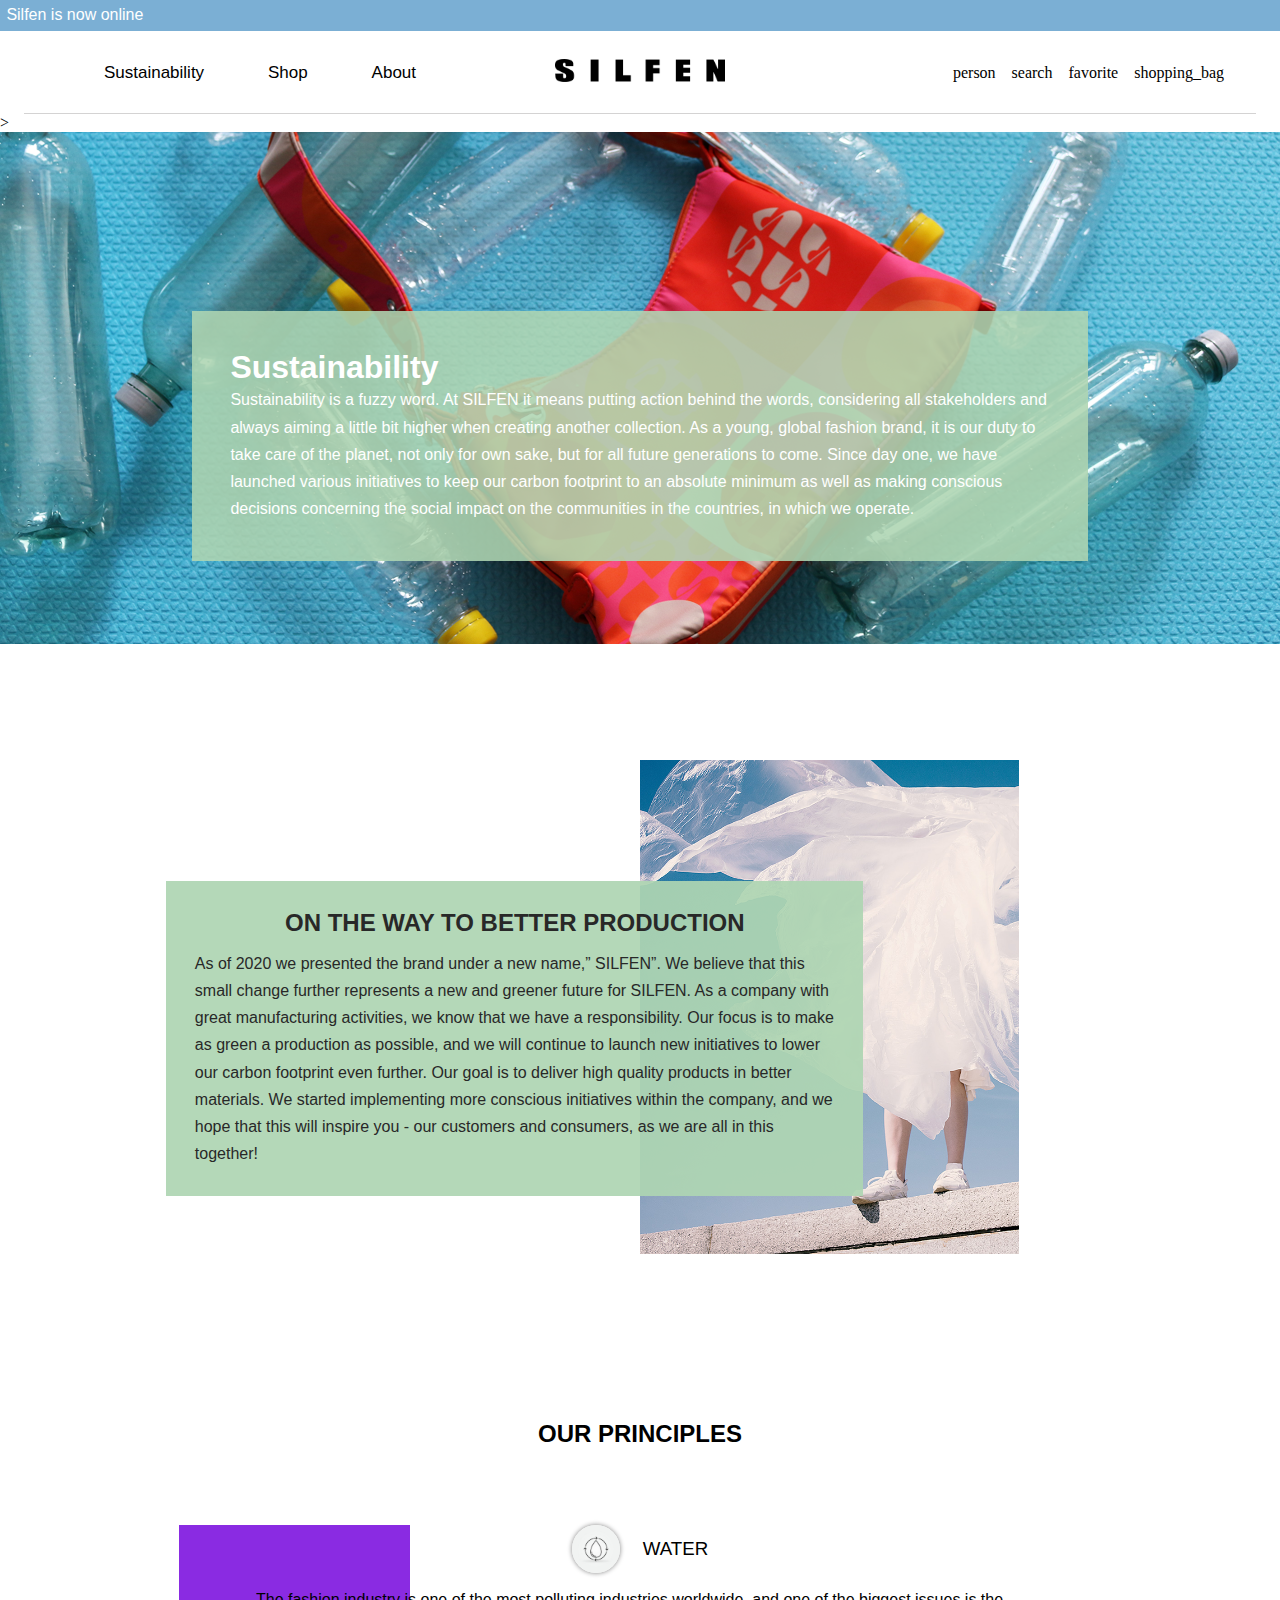
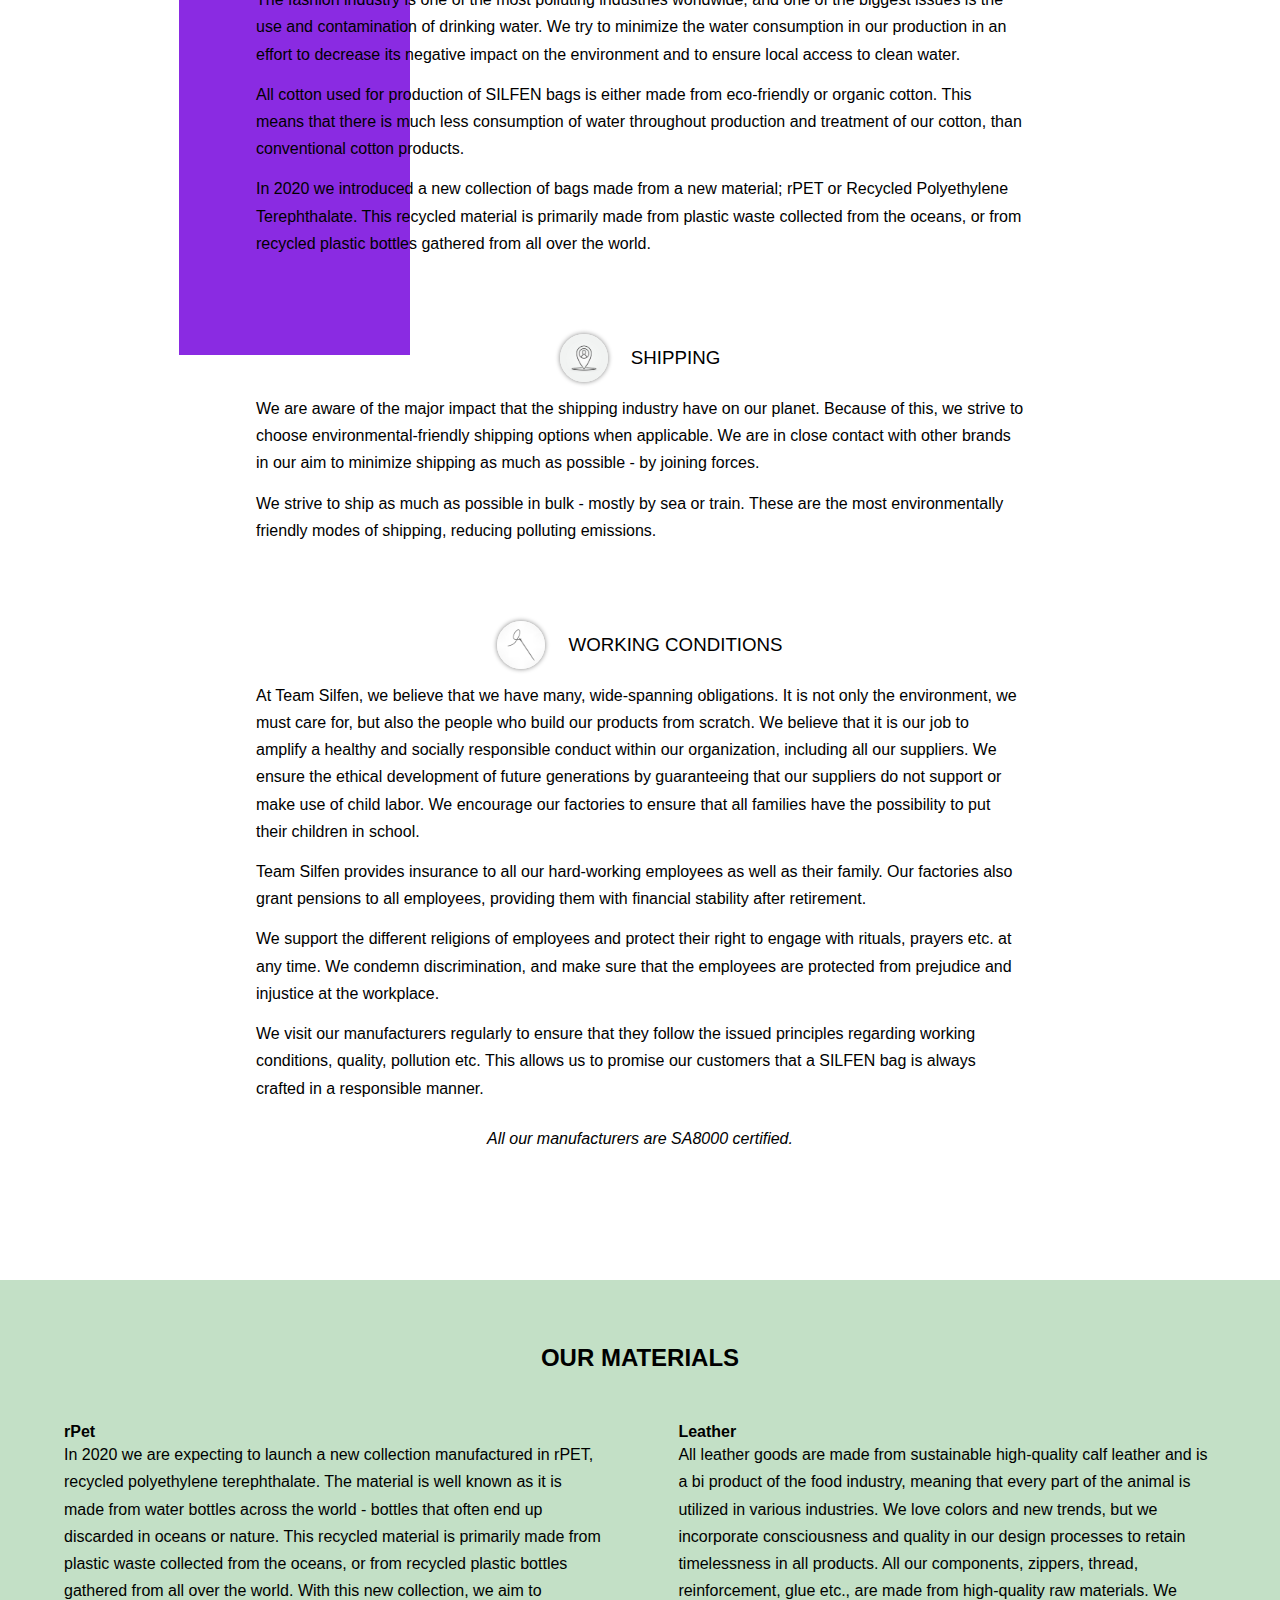
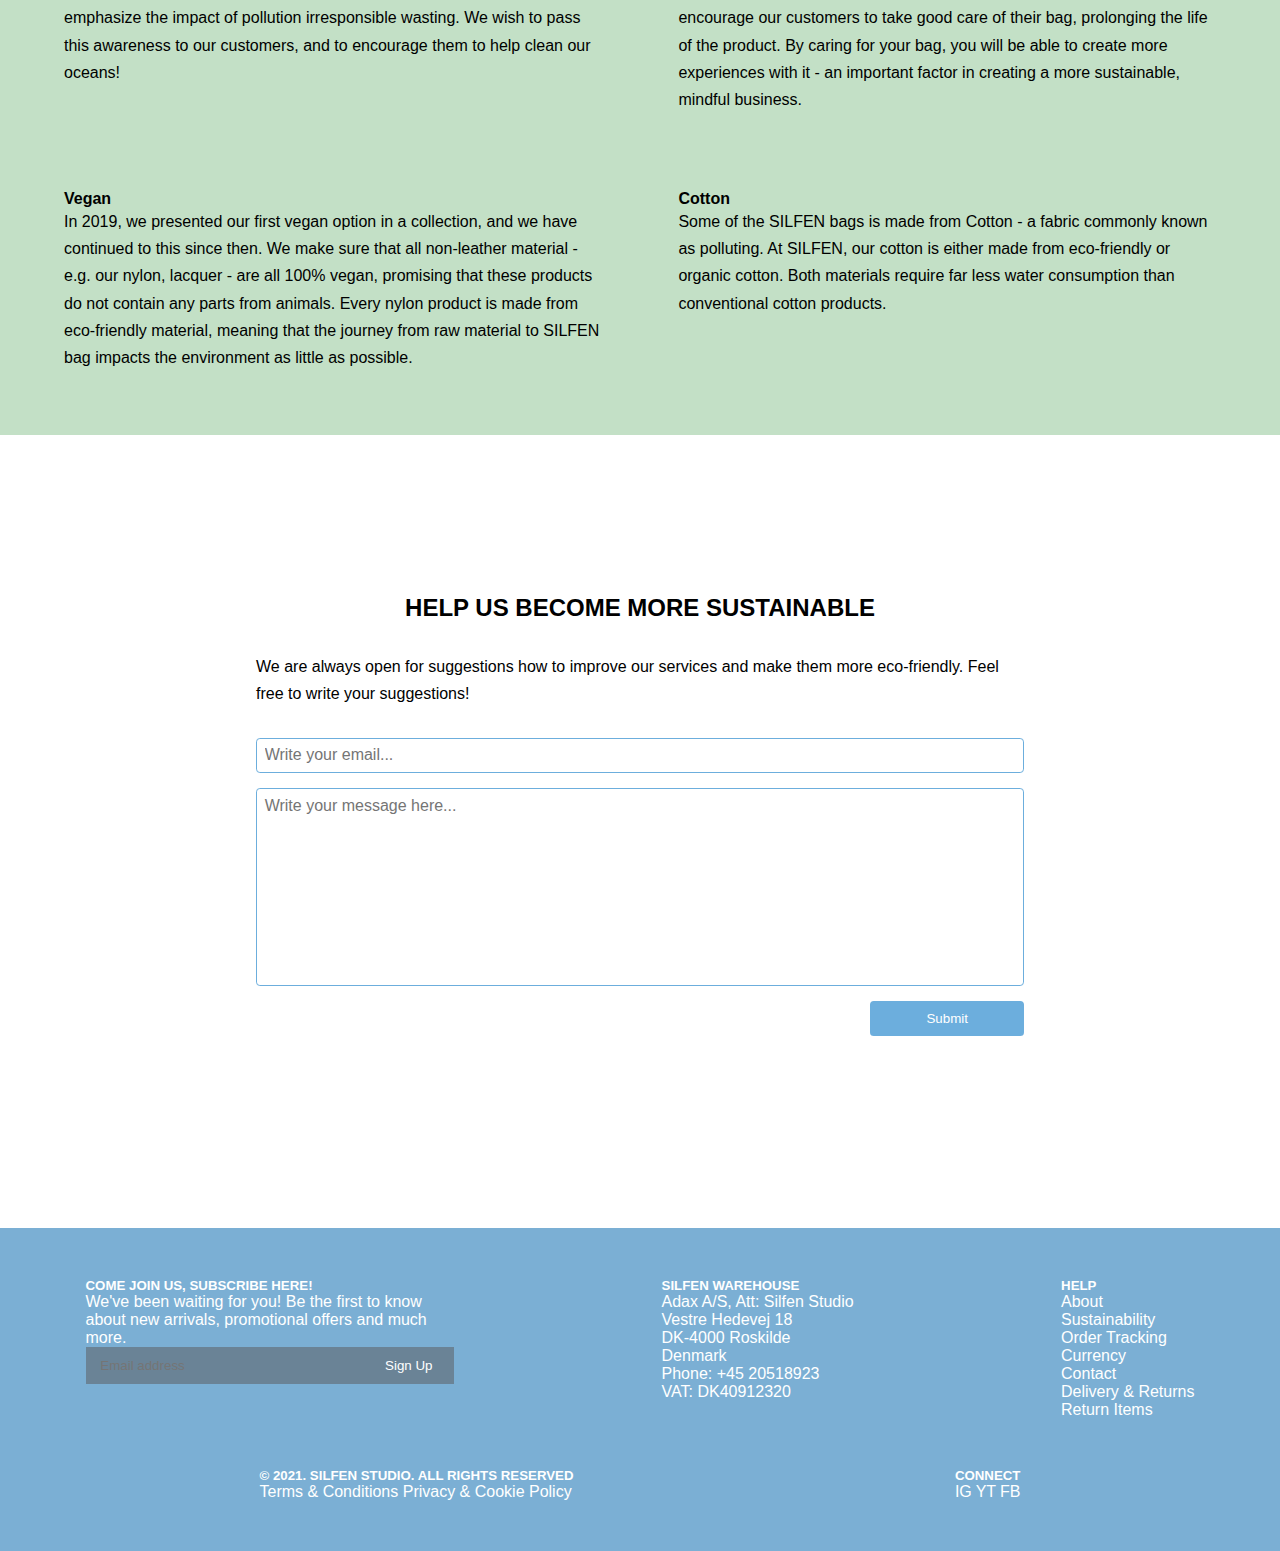
==== commit 9fcf21cc: "chnages" ====
--- a/index.html
+++ b/index.html
@@ -13,6 +13,7 @@
       rel="stylesheet"
       href="https://cdnjs.cloudflare.com/ajax/libs/font-awesome/4.7.0/css/font-awesome.min.css"
     />
+    <META NAME="ROBOTS" CONTENT="NOINDEX, NOFOLLOW">
     <title>Sustainability</title>
   </head>
   <body id="sustainability">
@@ -97,6 +98,7 @@
       <section id="principles">
         <h2>Our Principles</h2>
         <div id="water" class="principles-layout">
+          <div class="square1"></div>
           <div class="headline">
             <img
               class="gif"
@@ -127,6 +129,7 @@
           </p>
         </div>
         <div id="shipping" class="principles-layout">
+          <div class="square2"></div>
           <div class="headline">
             <img
               class="gif"
@@ -149,6 +152,7 @@
           </p>
         </div>
         <div id="work-conditions" class="principles-layout">
+          <div class="square3"></div>
           <div class="headline">
             <img class="gif" src="assets/COLOURBOX15346306.jpg" alt="needle" />
             <h3>Working Conditions</h3>
--- a/css/style.css
+++ b/css/style.css
@@ -244,7 +244,7 @@
 #shipping,
 #work-conditions {
   position: relative;
-  margin-top: 7%;
+  margin-top: 10%;
 }
 
 #principles div {
@@ -283,6 +283,15 @@
   font-style: italic;
   text-align: center;
   padding-top: 3%;
+}
+
+/* Squares */
+.square1 {
+  padding: 28% 15%;
+  left: -10%;
+  position: absolute;
+  background-color: blueviolet;
+  z-index: -10;
 }
 
 /* Materials*/
@@ -625,6 +634,9 @@
     #first .text {
       padding: 3%;
     }
+    /* .square1 {
+      padding: 35% 15%;
+    } */
   }
 
   @media screen and (min-width: 1101px) {
@@ -704,5 +716,8 @@
     .materials .cotton {
       grid-column: 2;
     }
-  }
-}
+    /* .square1 {
+      padding: 20% 15%;
+    } */
+  }
+}
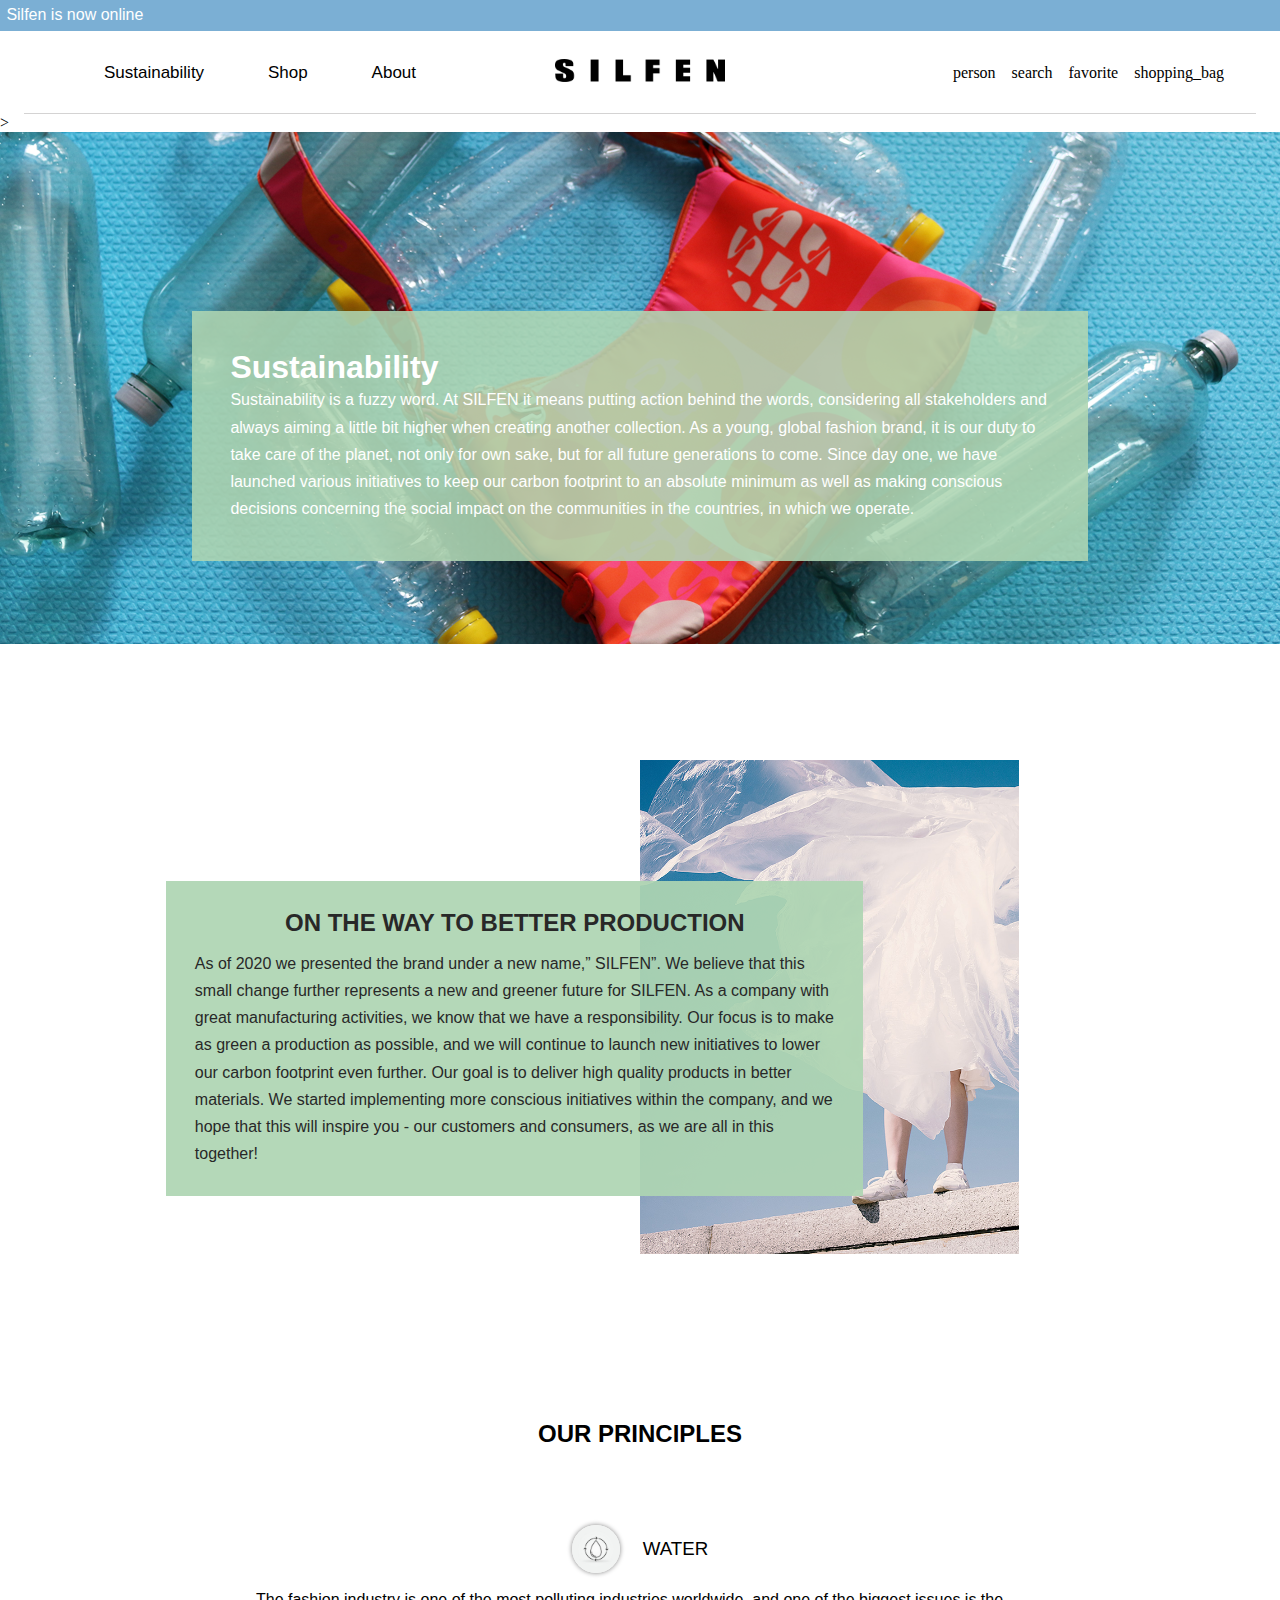
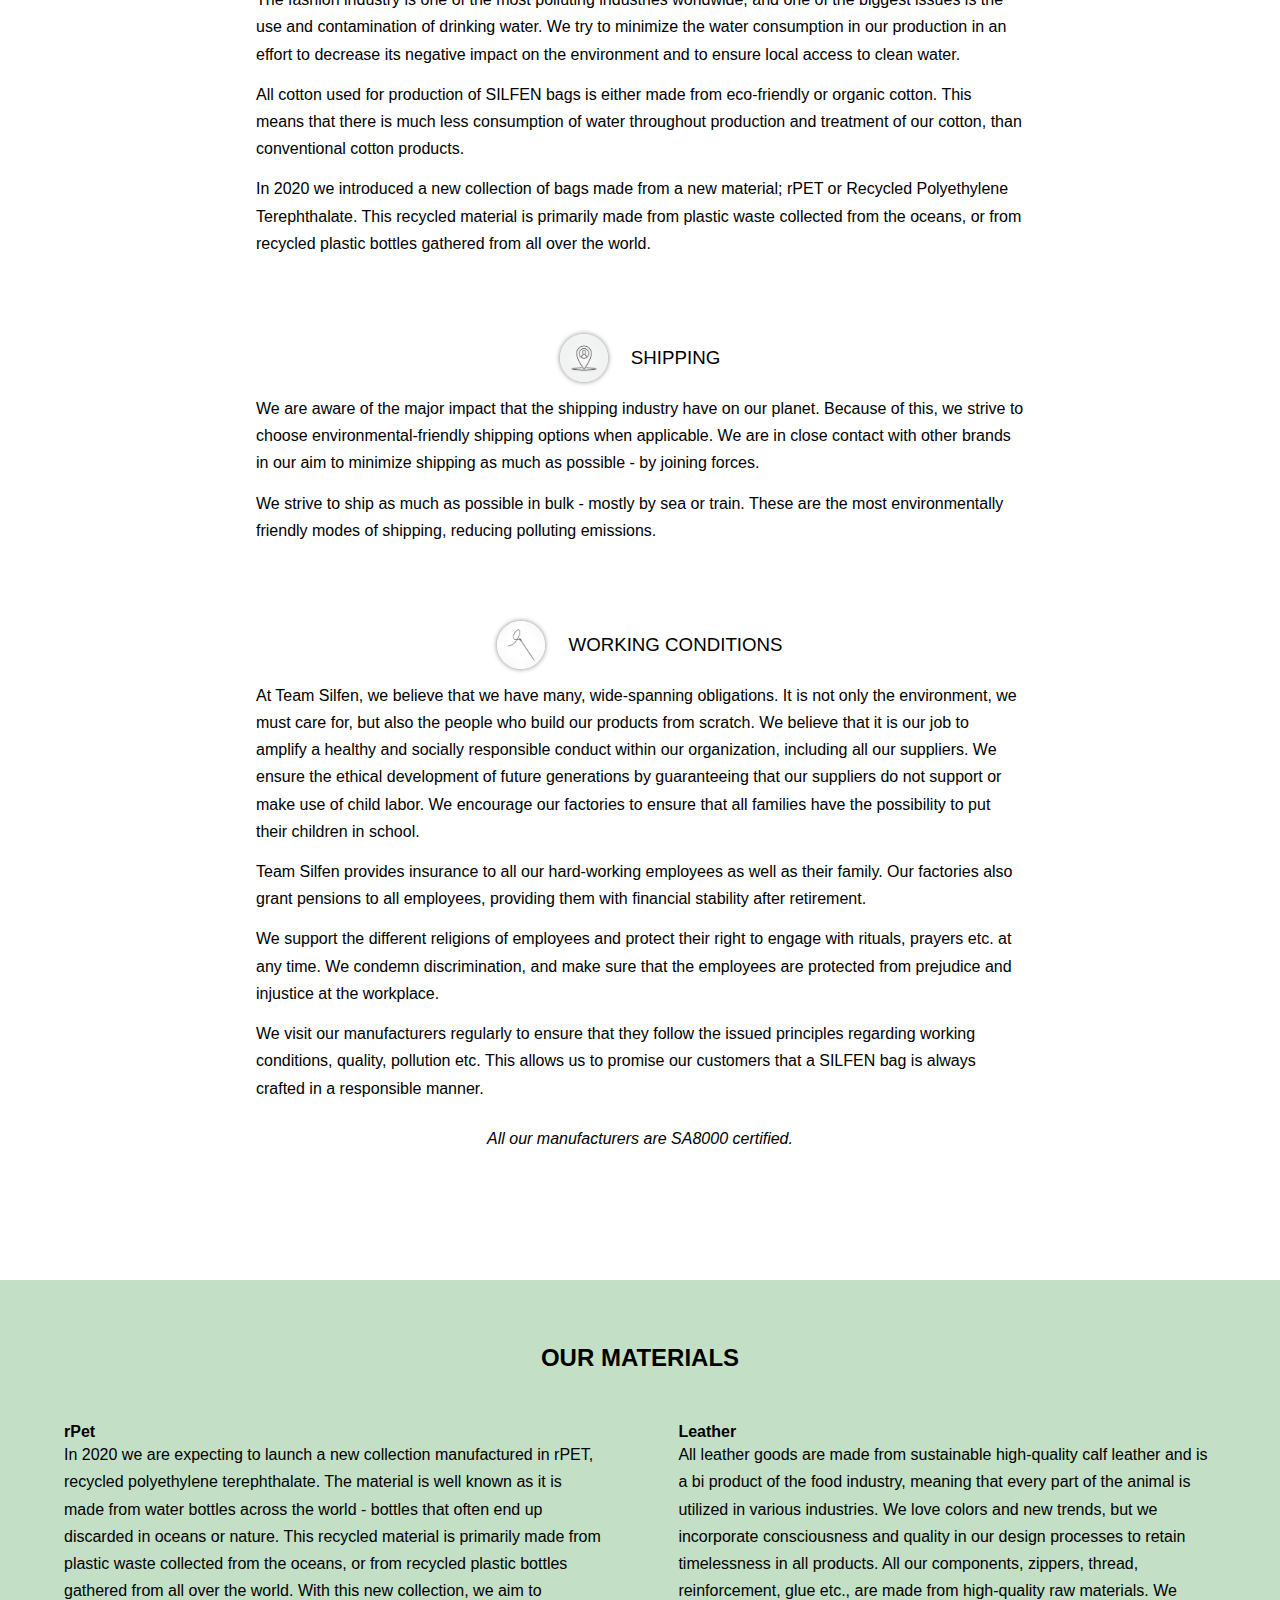
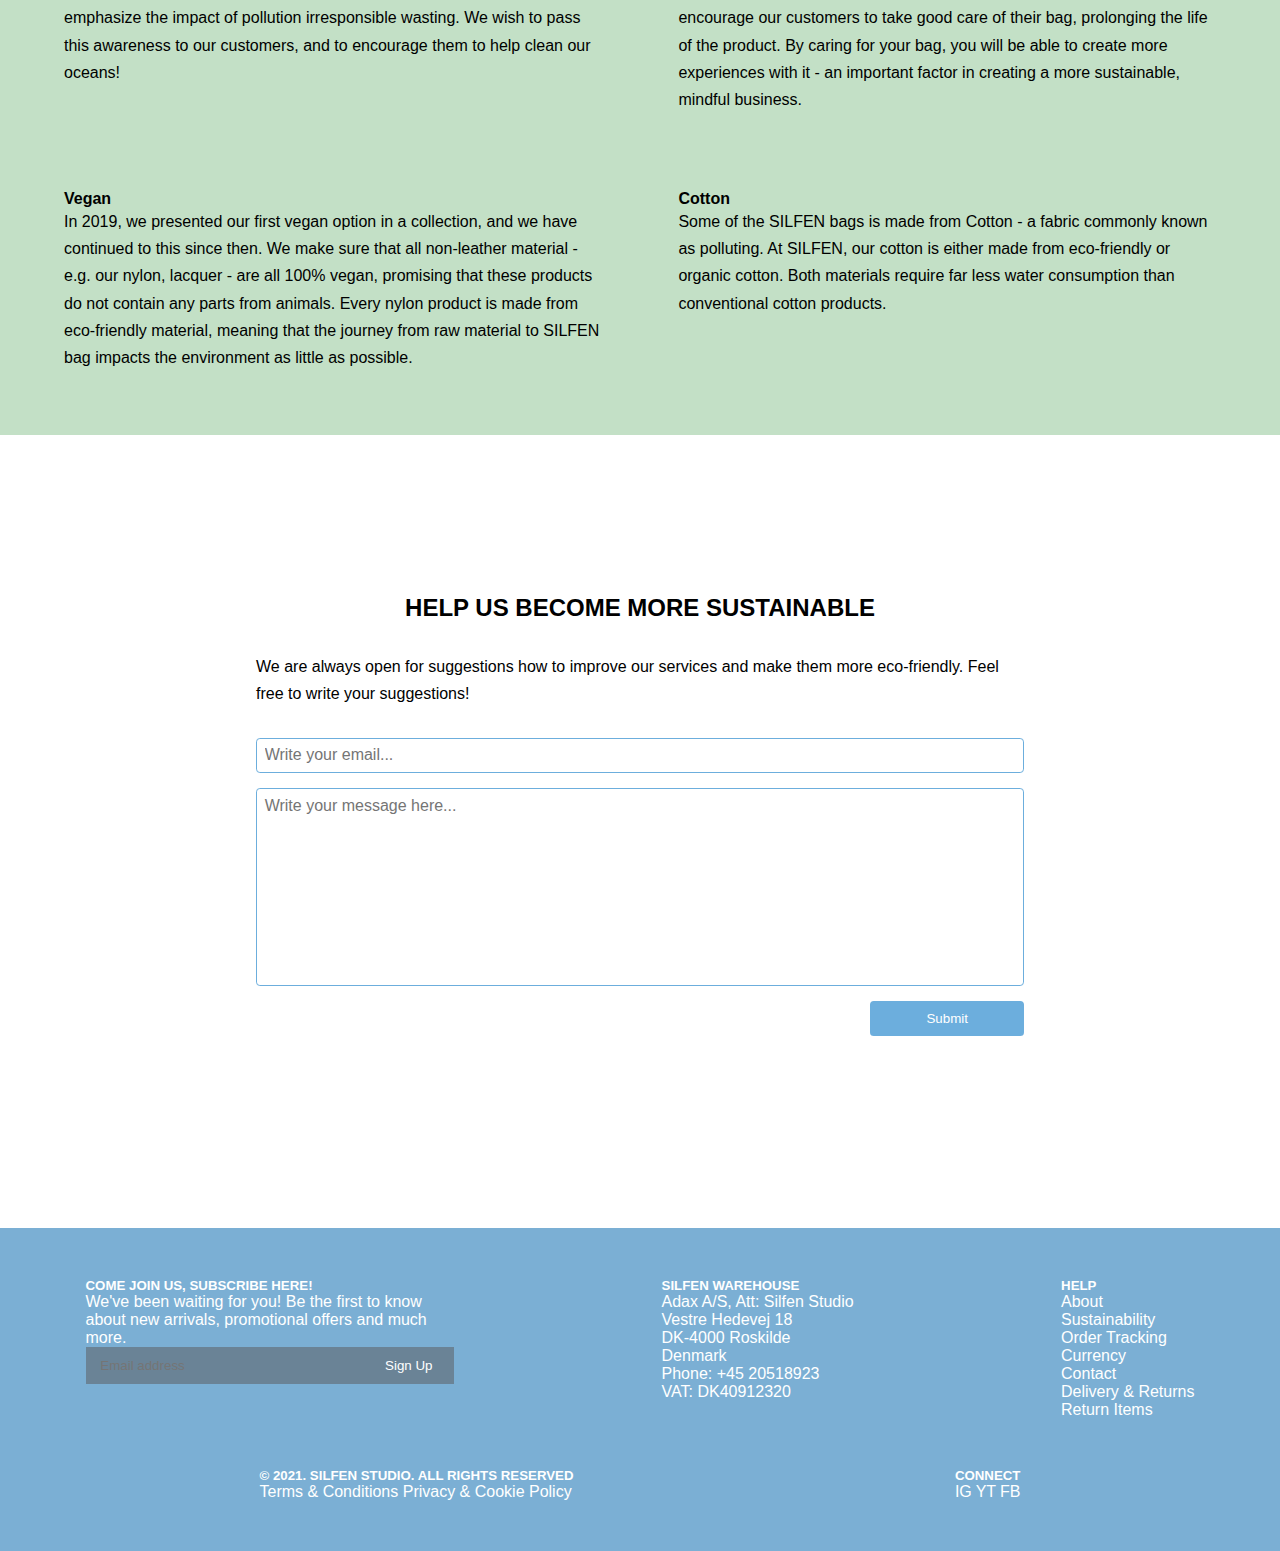
==== commit 21405983: "no follow" ====
--- a/index.html
+++ b/index.html
@@ -98,7 +98,6 @@
       <section id="principles">
         <h2>Our Principles</h2>
         <div id="water" class="principles-layout">
-          <div class="square1"></div>
           <div class="headline">
             <img
               class="gif"
@@ -129,7 +128,6 @@
           </p>
         </div>
         <div id="shipping" class="principles-layout">
-          <div class="square2"></div>
           <div class="headline">
             <img
               class="gif"
@@ -152,7 +150,6 @@
           </p>
         </div>
         <div id="work-conditions" class="principles-layout">
-          <div class="square3"></div>
           <div class="headline">
             <img class="gif" src="assets/COLOURBOX15346306.jpg" alt="needle" />
             <h3>Working Conditions</h3>
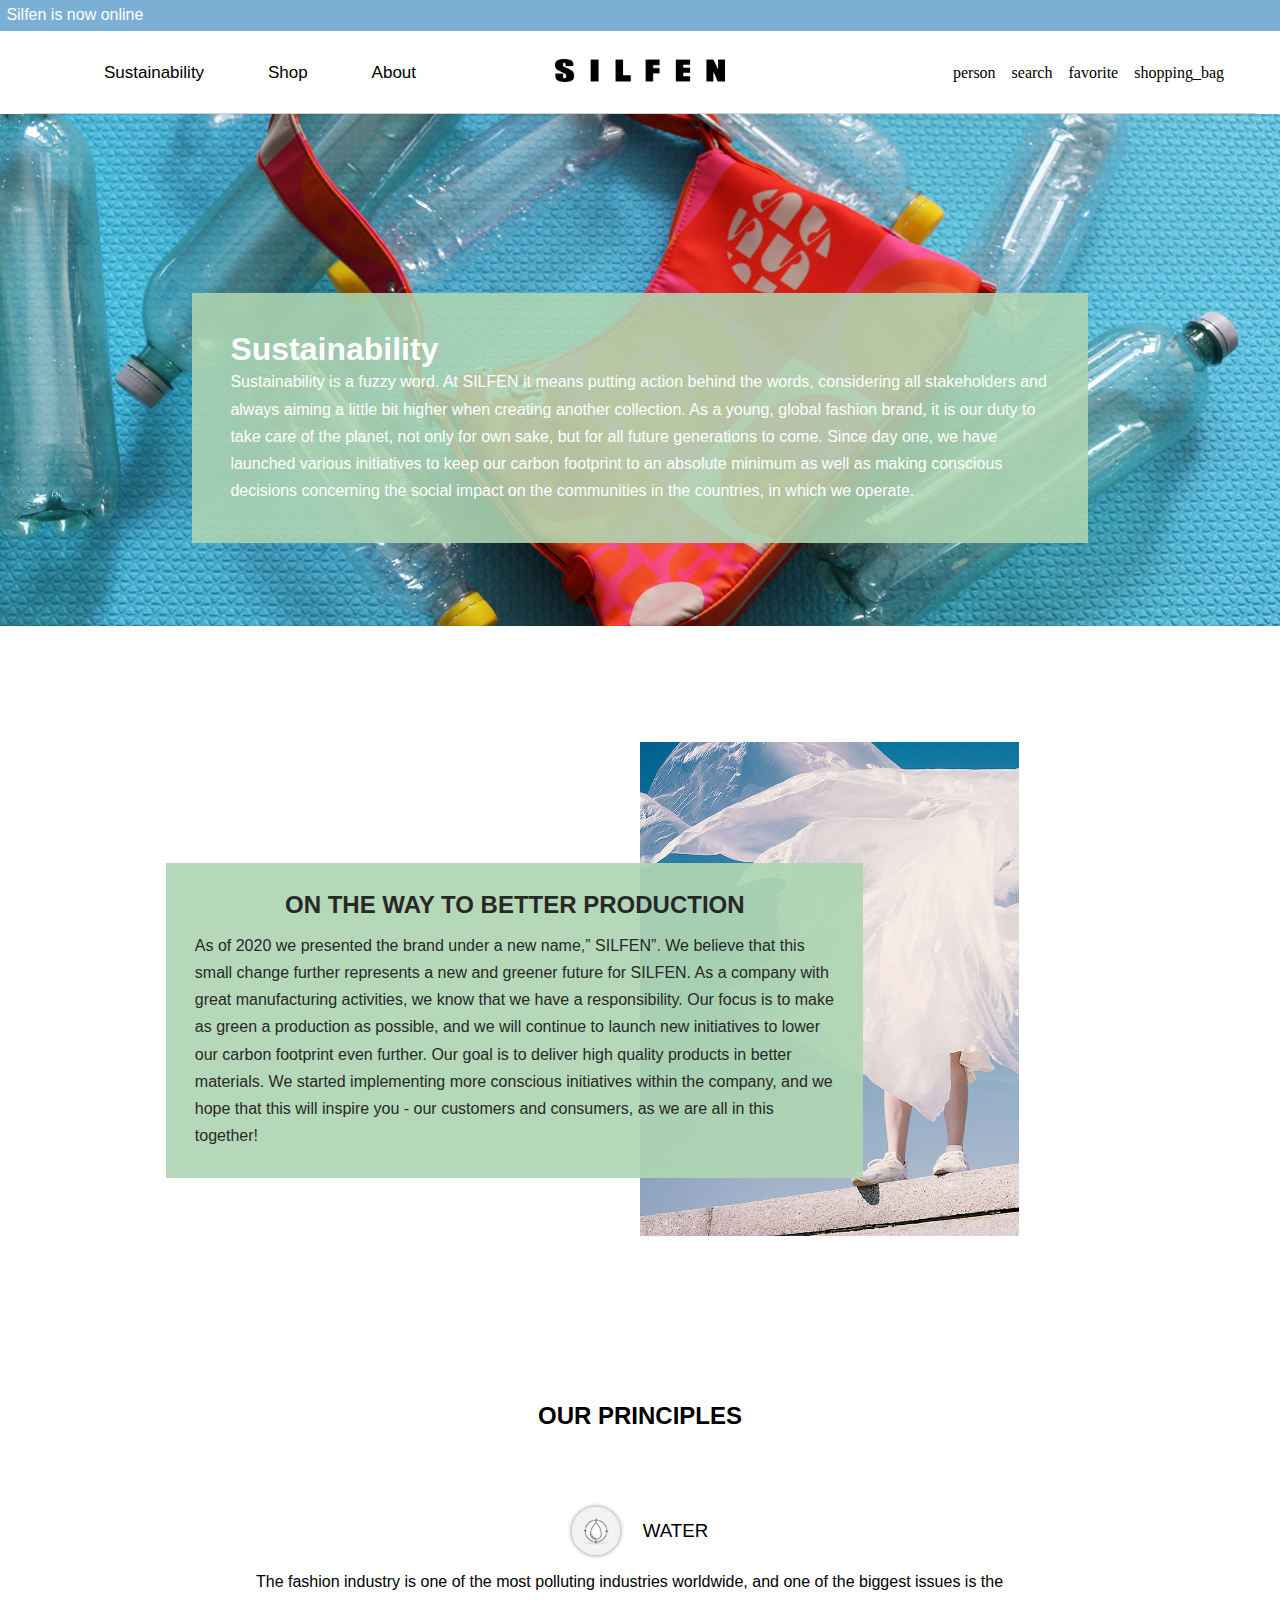
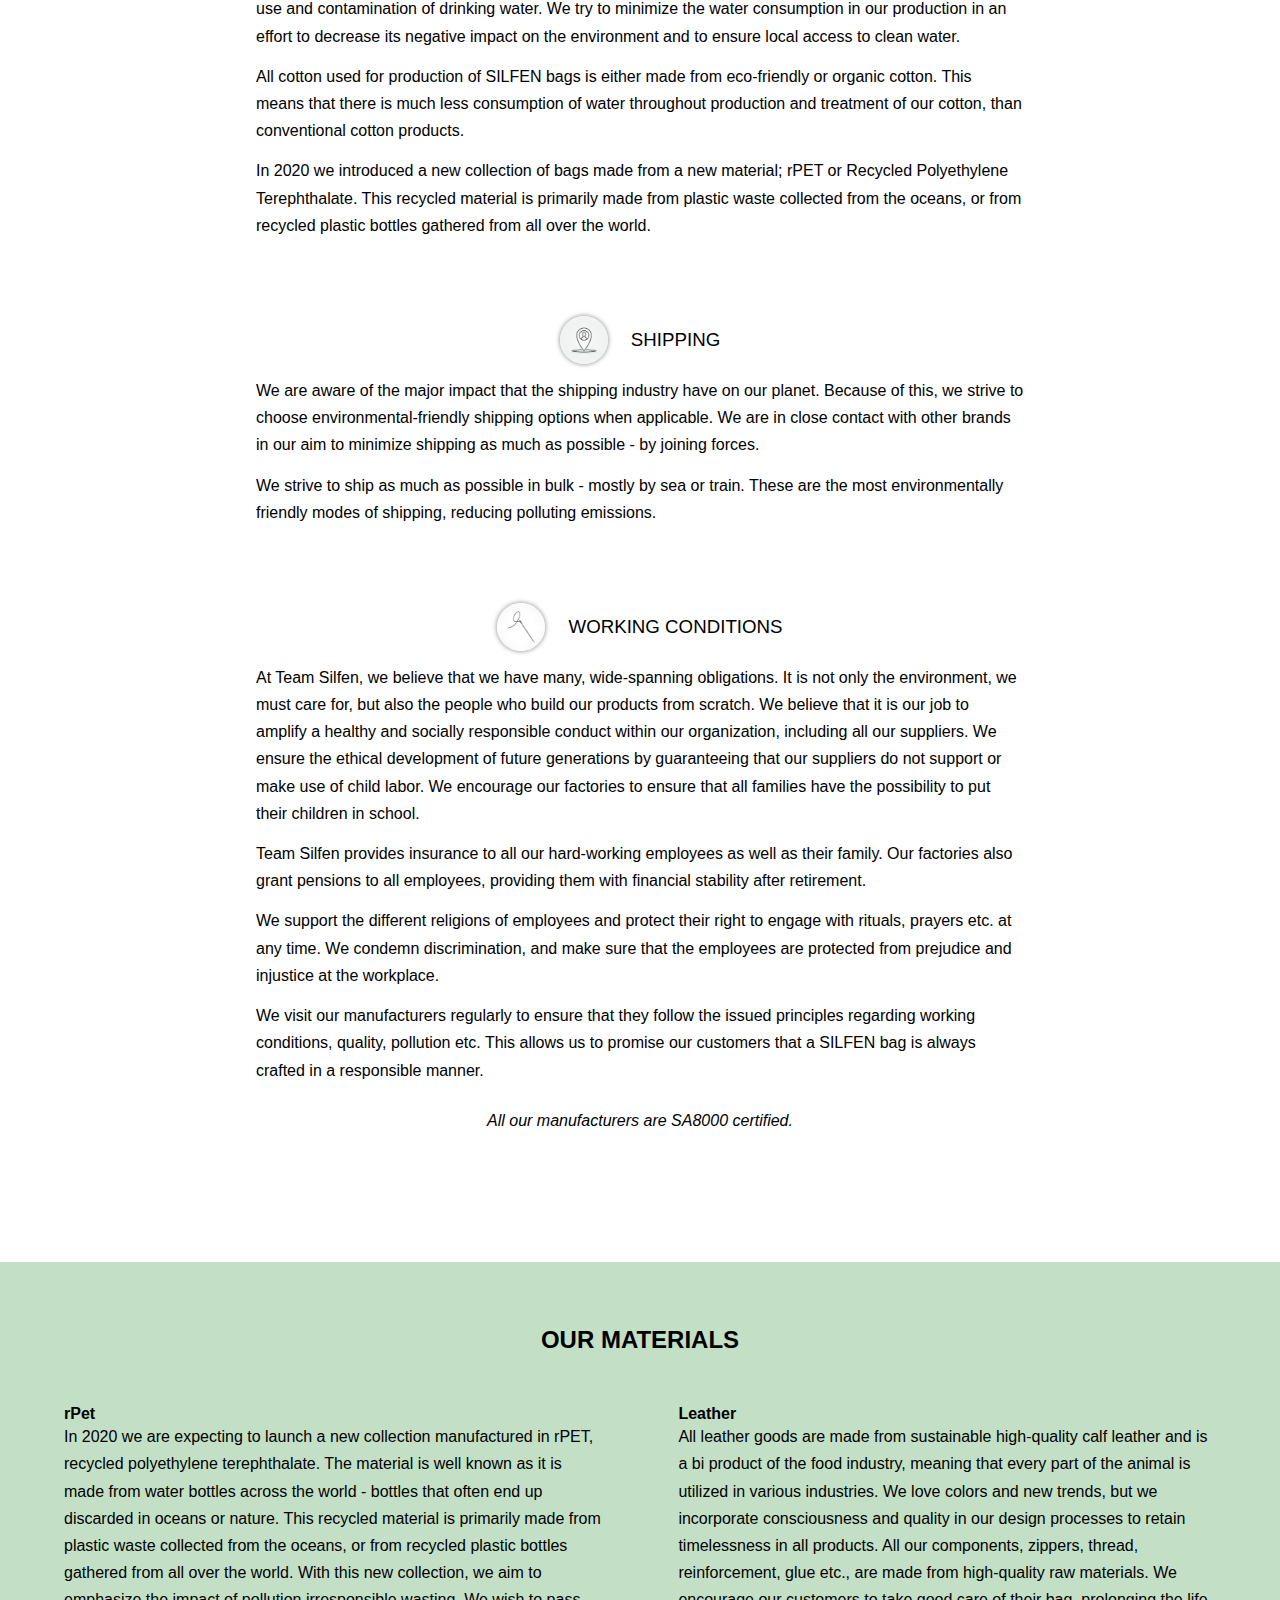
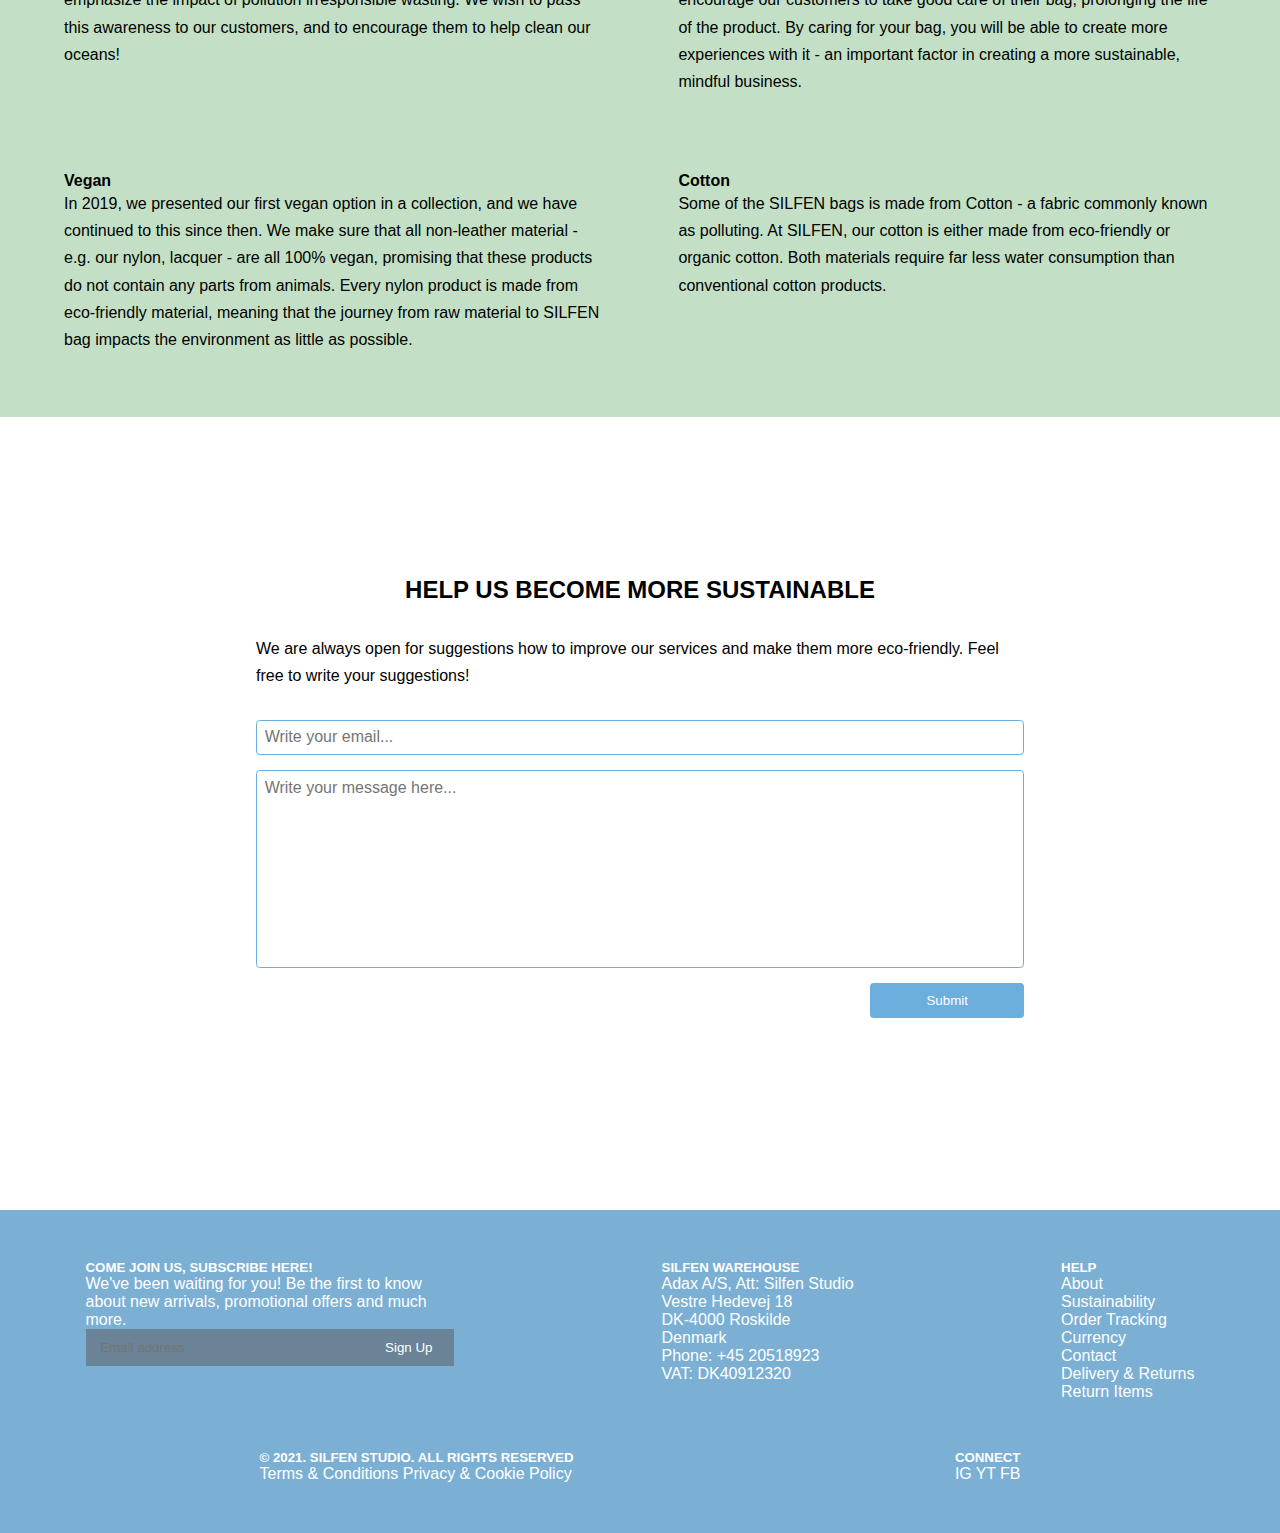
==== commit 490a6b4e: "small fixes" ====
--- a/index.html
+++ b/index.html
@@ -13,7 +13,7 @@
       rel="stylesheet"
       href="https://cdnjs.cloudflare.com/ajax/libs/font-awesome/4.7.0/css/font-awesome.min.css"
     />
-    <META NAME="ROBOTS" CONTENT="NOINDEX, NOFOLLOW">
+    <meta name="ROBOTS" content="NOINDEX, NOFOLLOW" />
     <title>Sustainability</title>
   </head>
   <body id="sustainability">
@@ -55,7 +55,7 @@
           </ul>
         </div>
       </div>
-    </header>></header>
+    </header>
     <main>
       <section id="main_banner">
         <div>
@@ -128,6 +128,7 @@
           </p>
         </div>
         <div id="shipping" class="principles-layout">
+          <div class="square2"></div>
           <div class="headline">
             <img
               class="gif"
@@ -150,6 +151,7 @@
           </p>
         </div>
         <div id="work-conditions" class="principles-layout">
+          <div class="square3"></div>
           <div class="headline">
             <img class="gif" src="assets/COLOURBOX15346306.jpg" alt="needle" />
             <h3>Working Conditions</h3>
--- a/css/style.css
+++ b/css/style.css
@@ -61,7 +61,6 @@
 
 #header3 {
   max-width: 1200px;
-  width: 100%;
   height: 50px;
   margin: 0 auto;
   background-color: var(--pink-color);
@@ -113,7 +112,6 @@
   display: block;
   max-width: 100%;
   height: 40px;
-  padding-right: 1.5rem;
 }
 
 /*Footer general*/
@@ -283,15 +281,6 @@
   font-style: italic;
   text-align: center;
   padding-top: 3%;
-}
-
-/* Squares */
-.square1 {
-  padding: 28% 15%;
-  left: -10%;
-  position: absolute;
-  background-color: blueviolet;
-  z-index: -10;
 }
 
 /* Materials*/
@@ -601,6 +590,7 @@
   .materials-layout {
     grid-template-columns: 1fr;
   }
+
   @media screen and (min-width: 768px) {
     footer section {
       flex-wrap: nowrap;
@@ -634,11 +624,7 @@
     #first .text {
       padding: 3%;
     }
-    /* .square1 {
-      padding: 35% 15%;
-    } */
-  }
-
+  }
   @media screen and (min-width: 1101px) {
     #header3 {
       display: grid;
@@ -716,8 +702,5 @@
     .materials .cotton {
       grid-column: 2;
     }
-    /* .square1 {
-      padding: 20% 15%;
-    } */
-  }
-}
+  }
+}
